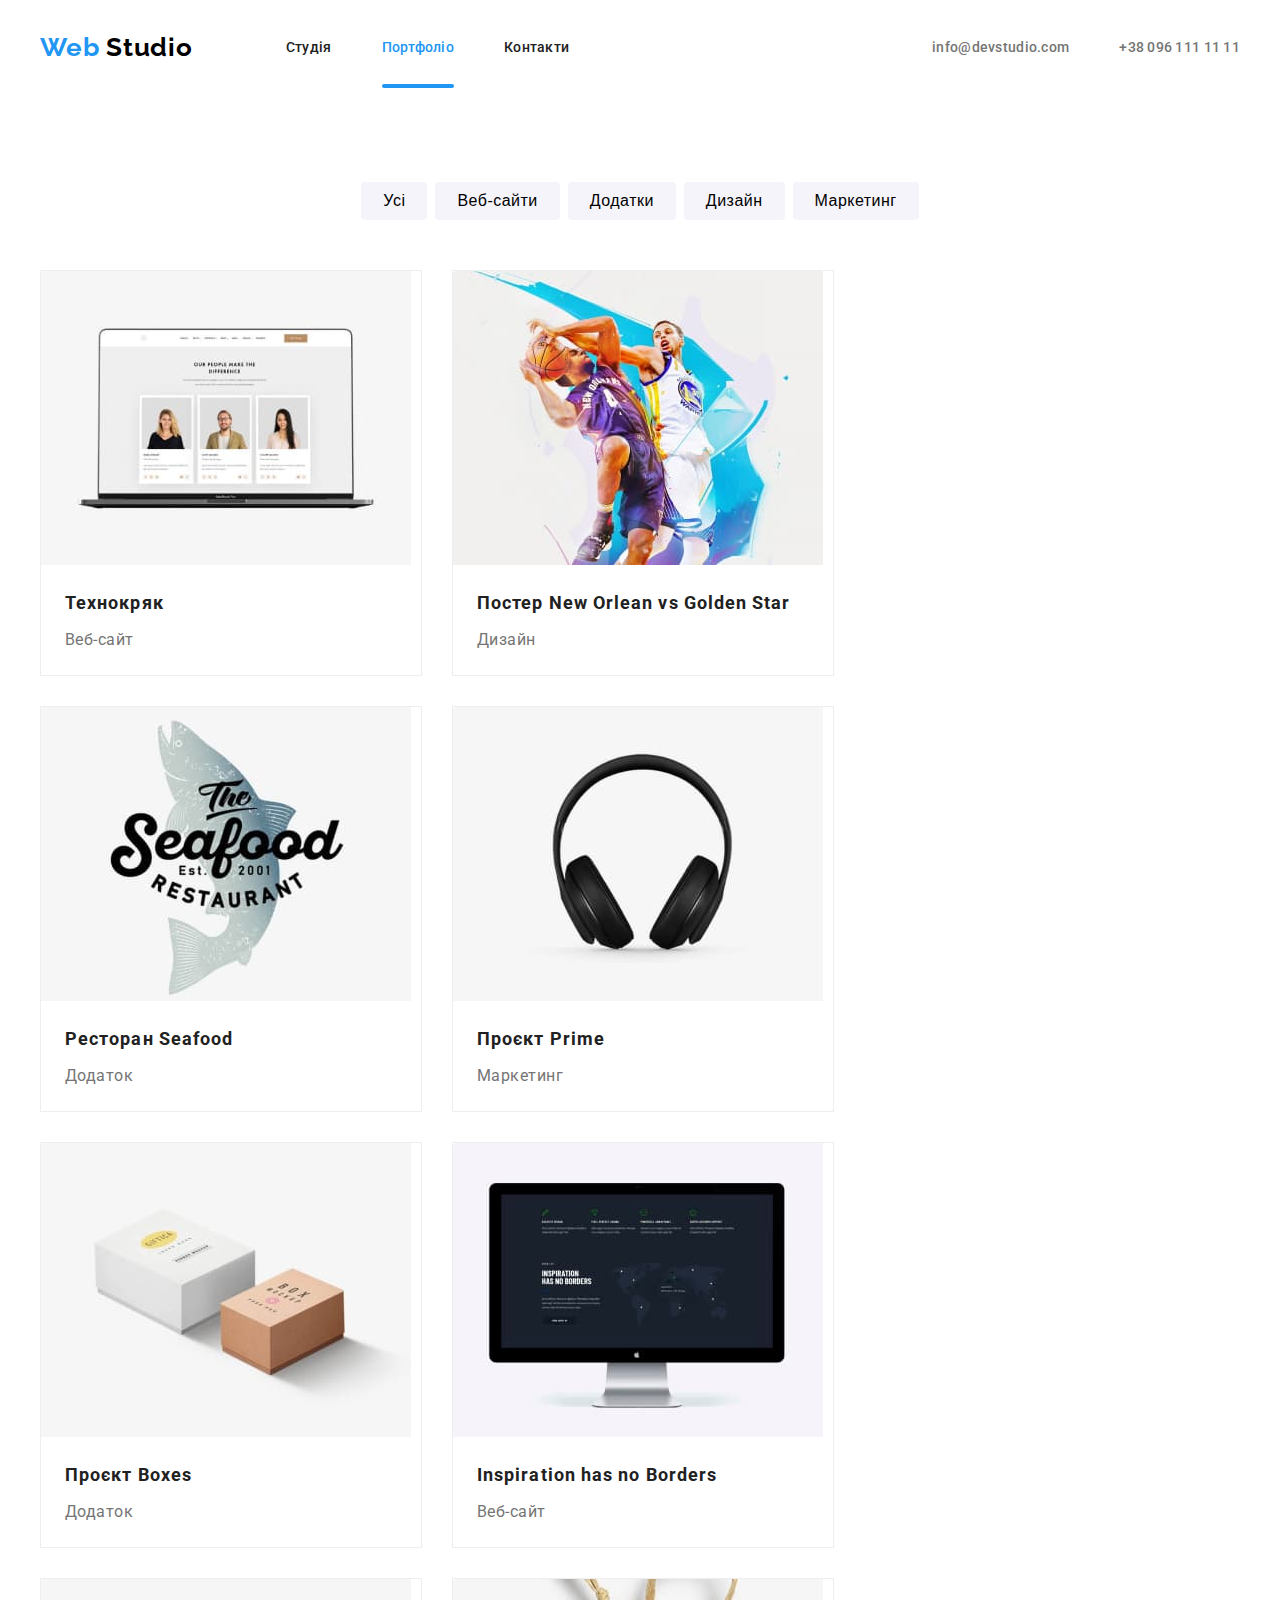
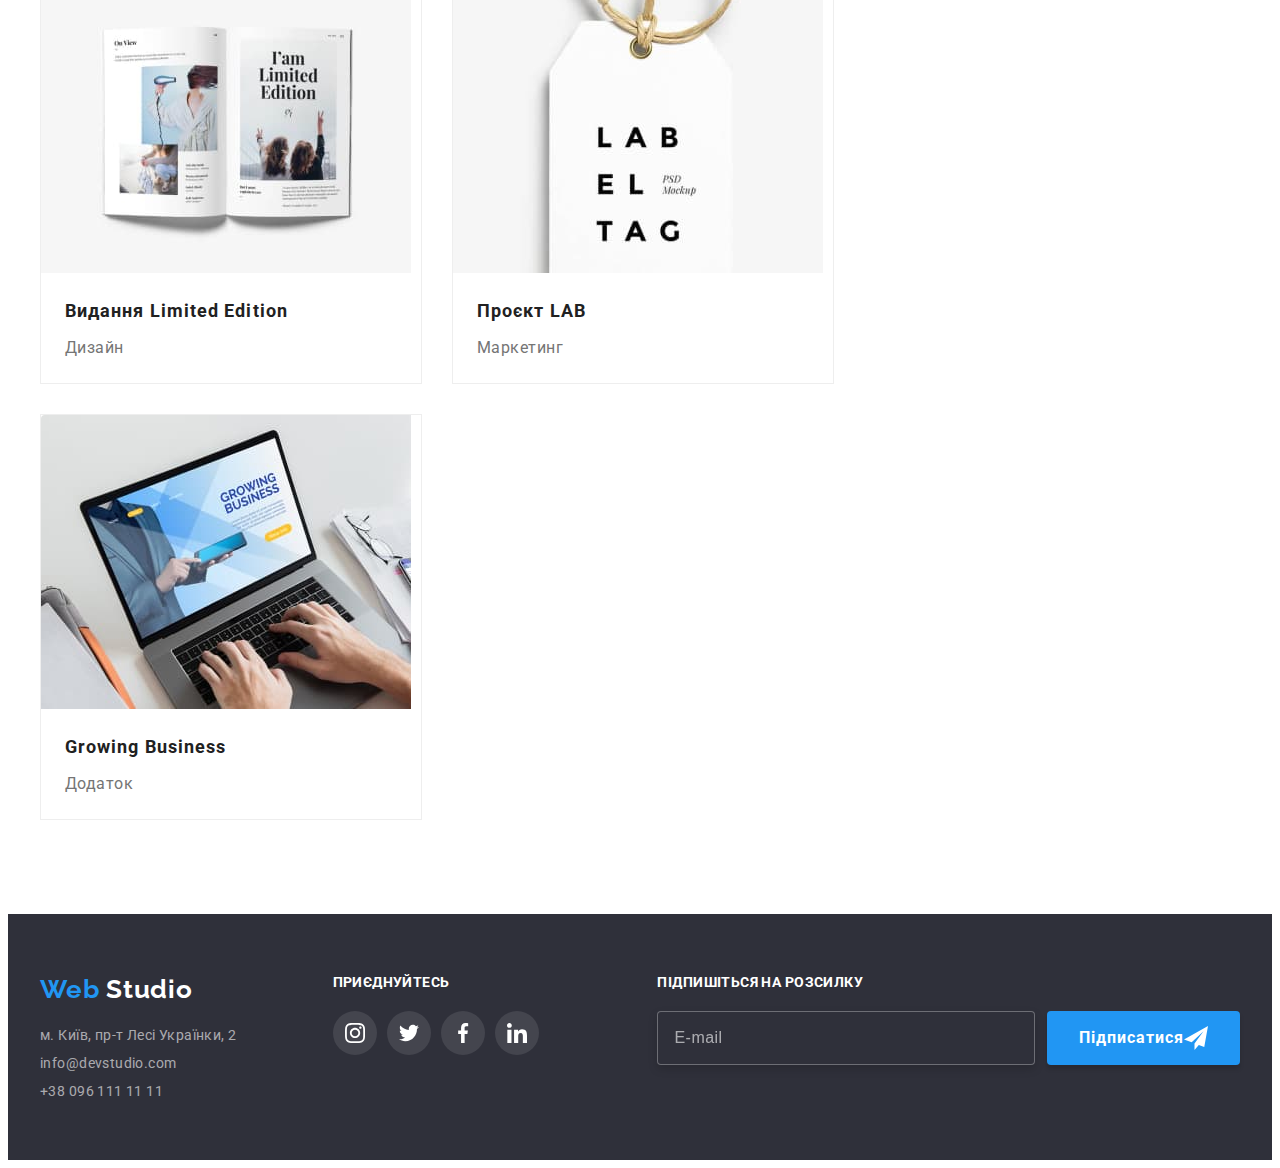
==== portfolio.html @ df50a133 "new ropository" ====
<!DOCTYPE html>
<html lang="uk">
  <head>
    <meta charset="UTF-8" />
    <meta http-equiv="X-UA-Compatible" content="IE=edge" />
    <meta name="viewport" content="width=device-width, initial-scale=1.0" />
    <title>WebStuio</title>
    <link rel="preconnect" href="https://fonts.googleapis.com" />
    <link rel="preconnect" href="https://fonts.gstatic.com" crossorigin />
    <link
      href="https://fonts.googleapis.com/css2?family=Raleway:wght@700&family=Roboto:wght@400;500;700;900&display=swap"
      rel="stylesheet"
    />
    <link
      rel="stylesheet"
      href="https://cdnjs.cloudflare.com/ajax/libs/modern-normalize/1.1.0/modern-normalize.min.css"
      integrity="sha512-wpPYUAdjBVSE4KJnH1VR1HeZfpl1ub8YT/NKx4PuQ5NmX2tKuGu6U/JRp5y+Y8XG2tV+wKQpNHVUX03MfMFn9Q=="
      crossorigin="anonymous"
      referrerpolicy="no-referrer"
    />
    <link rel="stylesheet" href="./css/styles.css" />
  </head>
  <body>
    <!--Шапка сайта-->
    <header>
      <div class="container header-nav">
        <a href="./index.html" class="header-logo link">
          <span class="header-logo-web">Web</span>
          <span class="header-logo-studio">Studio</span>
        </a>
        <nav>
          <ul class="site-nav">
            <li class="item">
              <a class="site-nav-link link" href="./index.html">Студія</a>
            </li>
            <li class="item">
              <a class="site-nav-link link current" href="./portfolio.html">Портфоліо</a>
            </li>
            <li class="item"><a class="site-nav-link link" href="#">Контакти</a></li>
          </ul>
        </nav>
        <ul class="contacts">
          <li class="item">
            <a href="mailto:info@devstudio.com" class="header-contacts link">info@devstudio.com</a>
          </li>
          <li class="item">
            <a href="tel:+380961111111" class="header-contacts link">+38 096 111 11 11</a>
          </li>
        </ul>
      </div>
    </header>
    <!-- <main> -->
    <main>
      <section class="section portfolio">
        <div class="container container-portfolio">
          <!-- Портфоліо h1 -->
          <h1 class="portfolio title-hide">Портфоліо</h1>
          <ul class="filtr-nav">
            <li class="item portfolio-item">
              <button type="button" class="filter-button">Усі</button>
            </li>
            <li class="item portfolio-item">
              <button type="button" class="filter-button">Веб-сайти</button>
            </li>
            <li class="item portfolio-item">
              <button type="button" class="filter-button">Додатки</button>
            </li>
            <li class="item portfolio-item">
              <button type="button" class="filter-button">Дизайн</button>
            </li>
            <li class="item portfolio-item">
              <button type="button" class="filter-button">Маркетинг</button>
            </li>
          </ul>
        </div>

        <div class="container container-card">
          <ul class="card-set">
            <li class="item">
              <article class="card">
                <div class="card-thumb">
                  <img src="./images/project1.jpg" alt="веб сайт" width="370" height="294" />
                  <p class="card-info">
                    Ресурс пропонує комплексні пропозиції з різним рівнем функціоналу та сервісів.
                    Все це дозволить відвідувачу отримати вичерпні відомості про компанію чи
                    приватну особу.
                  </p>
                </div>

                <div class="card-content">
                  <h2 class="card-heading">Технокряк</h2>
                  <p class="card-text">Веб-сайт</p>
                </div>
              </article>
            </li>

            <li class="item">
              <article class="card">
                <div class="card-thumb">
                  <img src="./images/project2.jpg" alt="Гра в баскитбол" width="370" height="294" />
                  <p class="card-info">
                    Ресурс пропонує комплексні пропозиції з різним рівнем функціоналу та сервісів.
                    Все це дозволить відвідувачу отримати вичерпні відомості про компанію чи
                    приватну особу.
                  </p>
                </div>

                <div class="card-content">
                  <h2 class="card-heading">Постер New Orlean vs Golden Star</h2>
                  <p class="card-text">Дизайн</p>
                </div>
              </article>
            </li>

            <li class="item">
              <article class="card">
                <div class="card-thumb">
                  <img
                    src="./images/project3.jpg"
                    alt="Логотип ресторану"
                    width="370"
                    height="294"
                  />
                  <p class="card-info">
                    Ресурс пропонує комплексні пропозиції з різним рівнем функціоналу та сервісів.
                    Все це дозволить відвідувачу отримати вичерпні відомості про компанію чи
                    приватну особу.
                  </p>
                </div>

                <div class="card-content">
                  <h2 class="card-heading">Ресторан Seafood</h2>
                  <p class="card-text">Додаток</p>
                </div>
              </article>
            </li>

            <li class="item">
              <article class="card">
                <div class="card-thumb">
                  <img
                    src="./images/project4.jpg"
                    alt="Навушники акустичні"
                    width="370"
                    height="294"
                  />
                  <p class="card-info">
                    Ресурс пропонує комплексні пропозиції з різним рівнем функціоналу та сервісів.
                    Все це дозволить відвідувачу отримати вичерпні відомості про компанію чи
                    приватну особу.
                  </p>
                </div>

                <div class="card-content">
                  <h2 class="card-heading">Проєкт Prime</h2>
                  <p class="card-text">Маркетинг</p>
                </div>
              </article>
            </li>

            <li class="item">
              <article class="card">
                <div class="card-thumb">
                  <img src="./images/project5.jpg" alt="Коробки" width="370" height="294" />
                  <p class="card-info">
                    Ресурс пропонує комплексні пропозиції з різним рівнем функціоналу та сервісів.
                    Все це дозволить відвідувачу отримати вичерпні відомості про компанію чи
                    приватну особу.
                  </p>
                </div>

                <div class="card-content">
                  <h2 class="card-heading">Проєкт Boxes</h2>
                  <p class="card-text">Додаток</p>
                </div>
              </article>
            </li>

            <li class="item">
              <article class="card">
                <div class="card-thumb">
                  <img src="./images/project6.jpg" alt="Веб сайт" width="370" height="294" />
                  <p class="card-info">
                    Ресурс пропонує комплексні пропозиції з різним рівнем функціоналу та сервісів.
                    Все це дозволить відвідувачу отримати вичерпні відомості про компанію чи
                    приватну особу.
                  </p>
                </div>

                <div class="card-content">
                  <h2 class="card-heading">Inspiration has no Borders</h2>
                  <p class="card-text">Веб-сайт</p>
                </div>
              </article>
            </li>

            <li class="item">
              <article class="card">
                <div class="card-thumb">
                  <img
                    src="./images/project7.jpg"
                    alt="Глянцевий журнал"
                    width="370"
                    height="294"
                  />
                  <p class="card-info">
                    Ресурс пропонує комплексні пропозиції з різним рівнем функціоналу та сервісів.
                    Все це дозволить відвідувачу отримати вичерпні відомості про компанію чи
                    приватну особу.
                  </p>
                </div>

                <div class="card-content">
                  <h2 class="card-heading">Видання Limited Edition</h2>
                  <p class="card-text">Дизайн</p>
                </div>
              </article>
            </li>

            <li class="item">
              <article class="card">
                <div class="card-thumb">
                  <img src="./images/project8.jpg" alt="Логотип проекту" width="370" height="294" />
                  <p class="card-info">
                    Ресурс пропонує комплексні пропозиції з різним рівнем функціоналу та сервісів.
                    Все це дозволить відвідувачу отримати вичерпні відомості про компанію чи
                    приватну особу.
                  </p>
                </div>

                <div class="card-content">
                  <h2 class="card-heading">Проєкт LAB</h2>
                  <p class="card-text">Маркетинг</p>
                </div>
              </article>
            </li>

            <li class="item">
              <article class="card">
                <div class="card-thumb">
                  <img
                    src="./images/project9.jpg"
                    alt="додаток відкитий на ноутбуці"
                    width="370"
                    height="294"
                  />
                  <p class="card-info">
                    Ресурс пропонує комплексні пропозиції з різним рівнем функціоналу та сервісів.
                    Все це дозволить відвідувачу отримати вичерпні відомості про компанію чи
                    приватну особу.
                  </p>
                </div>

                <div class="card-content">
                  <h2 class="card-heading">Growing Business</h2>
                  <p class="card-text">Додаток</p>
                </div>
              </article>
            </li>
          </ul>
        </div>
      </section>
    </main>
    <footer class="footer">
      <div class="container footer-block">
        <!--Підвал-->
        <!-- <address> -->
        <div class="footer-address-logo">
          <a href="/" class="footer-logo logo link">
            <span class="footer-logo-web">Web</span>
            <span class="footer-logo-studio">Studio</span>
          </a>
          <address>
            <ul class="footer-address-list">
              <li class="item">
                <a
                  class="footer-address link"
                  href="https://goo.gl/maps/bFHLWU3rUNsA4T5d9"
                  target="_blank"
                  rel="noopener noreferrer nofollow"
                  >м. Київ, пр-т Лесі Українки, 2</a
                >
              </li>
              <li class="item">
                <a class="footer-address link" href="mailto:info@devstudio.com"
                  >info@devstudio.com</a
                >
              </li>
              <li class="item">
                <a class="footer-address link" href="tel:+380961111111">+38 096 111 11 11</a>
              </li>
            </ul>
          </address>
        </div>
        <div class="footer-social">
          <h3 class="footer-title">приєднуйтесь</h3>
          <ul class="footer-social-list list">
            <li class="footer-social-item">
              <a href="#" class="footer-social-link link">
                <svg class="icon" width="20" height="20">
                  <use href="./images/symbol-defs.svg#icon-instagram"></use>
                </svg>
              </a>
            </li>
            <li class="footer-social-item">
              <a href="#" class="footer-social-link link">
                <svg class="icon" width="20" height="20">
                  <use href="./images/symbol-defs.svg#icon-twitter"></use>
                </svg>
              </a>
            </li>
            <li class="footer-social-item">
              <a href="#" class="footer-social-link link">
                <svg class="icon" width="20" height="20">
                  <use href="./images/symbol-defs.svg#icon-facebook"></use>
                </svg>
              </a>
            </li>
            <li class="footer-social-item">
              <a href="#" class="footer-social-link link">
                <svg class="icon" width="20" height="20">
                  <use href="./images/symbol-defs.svg#icon-linkedin"></use>
                </svg>
              </a>
            </li>
          </ul>
        </div>
        <div class="footer-form">
          <h3 class="footer-title">Підпишіться на розсилку</h3>
          <form>
            <div class="form-mail">
              <label for="email" class="form-label"></label>
              <input
                type="email"
                class="footer-input"
                name="mail"
                placeholder="E-mail"
                id="email"
              />
              <button type="submit" class="button">
                Підписатися
                <svg class="icon-send" width="24" height="24">
                  <use href="./images/symbol-defs.svg#icon-send"></use>
                </svg>
              </button>
            </div>
          </form>
        </div>
      </div>
    </footer>
  </body>
</html>
---- css/styles.css ----
/* основний колір тексту  #212121 */
/* вторинний колір тексту #757575 */
/* колір білого тексту #FFFFFF */
/* наголос #2196F3 */
/* вторинний колір фону #F5F4FA */

:root {
  --primary-text-color: #212121;
  --title-text-color: #757575;
  --accent-color: #2196f3;
  --black: #000000;
  --background-white: #f5f4fa;
  --text-color-white: #ffffff;
  --background-white-two: #ffffff;
  --background-hero: #c4c4c4;
  --footer-color-text: rgba(255, 255, 255, 0.6);
  --border-color-card: #eeeeee;
  --card-set-gap: 30px;
  --color-icon: #afb1b8;
  --card-shadow: 0px 1px 3px rgba(0, 0, 0, 0.12), 0px 1px 1px rgba(0, 0, 0, 0.14),
    0px 2px 1px rgba(0, 0, 0, 0.2);
  --background-color-footer: #2f303a;
}

body {
  color: var(--primary-text-color);
  font-family: Roboto, sans-serif;
}
.container {
  max-width: 1200px;
  margin: 0 auto;
  padding: 0 15px;
  width: 100%;
}

.link {
  text-decoration: none;
}
h1,
h2,
h3,
h4,
h5,
h6,
p {
  padding: 0;
  margin: 0;
}
ul {
  padding: 0;
  margin: 0;
  list-style: none;
}
img {
  display: block;
  max-width: 100%;
  height: auto;
}
/* Section */
.section {
  padding: 94px 0;
}
/* header-nav */
.header-nav {
  display: flex;
  align-items: center;
}

/* logo */
.header-logo {
  display: inline-block;
  margin: 24px 0 25px;
}
.header-logo,
.logo {
  font-family: Raleway, sans-serif;
  font-weight: 700;
  font-size: 26px;
  line-height: 1.19;
  letter-spacing: 0.03em;
}
.header-logo-web,
.footer-logo-web {
  color: var(--accent-color);
}
.header-logo-studio {
  color: var(--black);
}
/* .header-logo:hover,
.header-logo:focus {
  color: var(--accent-color);
} */

/* site nav */
.site-nav-link {
  display: block;
  padding: 32px 0;

  font-weight: 500;
  font-size: 14px;
  line-height: 1.14;
  letter-spacing: 0.02em;
  position: relative;

  color: var(--primary-text-color);
  transition: color 250ms cubic-bezier(0.4, 0, 0.2, 1);
}

.site-nav {
  margin-left: 93px;
  display: flex;
}
.site-nav .item:not(:last-child) {
  margin-right: 50px;
}
.site-nav .item:last-child {
  margin-left: 0;
}
.site-nav .link:hover,
.site-nav .link:focus {
  color: var(--accent-color);
}
.current::after {
  display: block;
  position: absolute;
  bottom: 0;
  right: 0;
  content: '';
  width: 100%;
  height: 4px;
  background-color: var(--accent-color);
  border-radius: 2px;
}
.site-nav-link.link:current {
  color: var(--accent-color);
}

.site-nav .link.current {
  color: var(--accent-color);
}
/* contacts */
.contacts {
  margin-left: auto;
  display: flex;
}
.contacts .icon-contacts,
.contacts .icon-smartphone {
  margin-right: 10px;
  fill: currentColor;
}

.contacts .item + .item {
  margin-left: 50px;
}

.header-contacts {
  display: flex;
  align-items: center;
  /* display: block; */
  padding: 32px 0;

  color: var(--title-text-color);
  font-weight: 500;
  font-size: 14px;
  line-height: 1.14;
  letter-spacing: 0.02em;
  transition: color 250ms cubic-bezier(0.4, 0, 0.2, 1);
}

.header-contacts:hover,
.header-contacts:focus {
  color: var(--accent-color);
}

/* Hero */
.hero {
  padding: 200px 0;
  text-align: center;
  max-width: 1600px;
  margin: 0 auto;
  background-image: linear-gradient(to right, rgba(47, 48, 58, 0.4), rgba(47, 48, 58, 0.4)),
    url(../images/hero-bg.jpg);
  background-color: var(--background-hero);
}

.hero-title {
  max-width: 696px;
  margin: 0 auto 30px;

  color: var(--text-color-white);

  font-weight: 900;
  font-size: 44px;
  line-height: 1.36;

  letter-spacing: 0.06em;
  text-transform: uppercase;
}

.button {
  padding: 10px 32px;
  font-family: inherit;
  font-weight: 700;
  font-size: 16px;
  line-height: 1.88;

  align-items: center;
  text-align: center;
  letter-spacing: 0.06em;
  cursor: pointer;

  background: var(--accent-color);
  box-shadow: 0px 4px 4px rgba(0, 0, 0, 0.15);
  color: var(--text-color-white);
  border: none;

  border-radius: 4px;
}
/* Модальне вікно */
.backdrop {
  position: fixed;
  top: 0;
  left: 0;

  width: 100%;
  height: 100%;
  z-index: 100;

  background: rgba(0, 0, 0, 0.2);
  transition: opacity 250ms cubic-bezier(0.4, 0, 0.2, 1),
    visibility 250ms cubic-bezier(0.4, 0, 0.2, 1);
}
.modal {
  display: block;
  position: absolute;
  padding: 40px;
  top: 50%;
  left: 50%;
  transform: translate(-50%, -50%);
  opacity: 1;
  max-width: 528px;
  width: 100%;

  background-color: #ffffff;
  transition: transform 250ms cubic-bezier(0.4, 0, 0.2, 1);
}
.modal-close-icon {
  position: absolute;
  width: 30px;
  height: 30px;
  top: 8px;
  right: 8px;
  padding: 6px;
  border-radius: 50%;
  display: flex;
  align-items: center;
  justify-content: center;
  cursor: pointer;
  background: #ffffff;
  border: 1px solid rgba(0, 0, 0, 0.1);
  transition: fill 250ms cubic-bezier(0.4, 0, 0.2, 1), border 250ms cubic-bezier(0.4, 0, 0.2, 1);
}
.modal-close-icon:hover,
.modal-close-icon:focus {
  fill: var(--accent-color);
  border: 1px solid var(--accent-color);
}
.is-hidden {
  visibility: hidden;
  opacity: 0;
  pointer-events: none;
}
.backdrop.is-hidden .modal {
  transform: translate(-50%, -50%) scale(1.3);
}
.modal-title {
  margin-bottom: 12px;
  font-size: 20px;
  line-height: 23px;
  text-align: center;
  letter-spacing: 0.03em;
}
.modal .form {
}

.input-wrapper {
  position: relative;
  margin-bottom: 10px;
}

.input-line {
  display: flex;
  flex-direction: column;
  margin-bottom: 10px;
  cursor: pointer;
}

.input-line:last-child {
  margin-bottom: 20px;
}

.form-label {
  font-size: 12px;
  line-height: 1.17;
  /* identical to box height */

  letter-spacing: 0.01em;

  color: #757575;
  margin-bottom: 4px;
}
.input-icon {
  position: absolute;
  top: 50%;
  left: 12px;
  transform: translateY(-50%);
  fill: var(--primary-text-color);
  transition: fill 250ms cubic-bezier(0.4, 0, 0.2, 1);
}
.form-input {
  width: 100%;
  height: 40px;
  padding-left: 42px;

  border: 1px solid rgba(33, 33, 33, 0.2);
  border-radius: 4px;
  outline: none;
}
.input-wrapper input {
  margin-bottom: 0;
}
.form-input:focus + .input-icon {
  fill: var(--accent-color);
}

.textarea-modal {
  height: 120px;
  resize: none;
  padding: 12px 16px;
  font-size: 16px;
  line-height: 1.19;
  letter-spacing: 0.03em;

  color: var(--title-text-color);
  border: 1px solid rgba(33, 33, 33, 0.2);
  border-radius: 4px;
  outline: none;
  margin-bottom: 20px;
  transition: border 250ms cubic-bezier(0.4, 0, 0.2, 1);
}
.form-input:focus,
.textarea-modal:focus {
  border-color: var(--accent-color);
}

.checkbox-agree {
  display: flex;
  align-items: center;
}
.checkbox-agree .icon-wrapper {
  width: 16px;
  height: 15px;
  border: 2px solid #000000;
  border-radius: 2px;
  margin-right: 8px;
  display: flex;
  align-items: center;
  justify-content: center;
}

.checkbox-agree .agree-icon {
  fill: transparent;
}

.check-line input:checked + .checkbox-agree .icon-wrapper {
  background-color: var(--accent-color);
  border: none;
}

.check-line input:checked + .checkbox-agree .agree-icon {
  fill: #ffffff;
}
.form .button {
  display: block;
  margin: 0 auto;
}
.contract {
  font-size: 14px;
  line-height: 24px;

  letter-spacing: 0.03em;
  text-decoration-line: underline;
}

/* Feateures */
.feateure {
  padding-bottom: 0;
}
.title-hide {
  pointer-events: none;
  position: absolute;
  width: 1px;
  height: 1px;
  margin: -1px;
  border: 0;
  padding: 0;
  white-space: nowrap;
  clip-path: inset(100%);
  clip: rect(0 0 0 0);
  overflow: hidden;
}
.feateure-list {
  display: flex;
}
.feateure-icon {
  padding: 25px 100px;
  background: var(--background-white);
  border-radius: 4px;
  margin: 0 30px 30px 0;
}
.feateure-icon:last-child {
  margin-right: 0;
}
.section-title {
  text-align: center;
  margin-bottom: 50px;
  font-size: 36px;
  line-height: 1.17;
  letter-spacing: 0.03em;
}

.feateure-title {
  margin-bottom: 10px;
  font-size: 14px;
  line-height: 1.14;
  letter-spacing: 0.03em;
  text-transform: uppercase;
}
.feateure-list-item .text {
  font-size: 14px;
  line-height: 1.71;
  letter-spacing: 0.03em;

  color: var(--title-text-color);
}
/* Work */
.work {
  padding-bottom: 94px;
}
.work-list {
  display: flex;
}
.work-list .item {
  position: relative;
}
.work-list .item:not(:last-child) {
  margin-right: 30px;
}
.link-info {
  position: absolute;
  bottom: 0;
  left: 0;
  padding: 27px;
  font-size: 14px;
  line-height: 1.14;
  text-transform: uppercase;
  text-align: center;
  color: var(--text-color-white);
  width: 370px;
  height: 70px;

  background: rgba(47, 48, 58, 0.8);
}

/* Team */

.team {
  box-sizing: content-box;
  background: var(--background-white);
}
.team-list {
  display: flex;
}
.team-list-item {
  max-width: 270px;
  text-align: center;

  background: var(--background-white-two);
  box-shadow: var(--card-shadow);
  border-radius: 0px 0px 4px 4px;
}
.team-list-item:not(:last-child) {
  margin-right: 30px;
}
.team-list .text {
  font-size: 14px;
  line-height: 1.71;
  letter-spacing: 0.03em;
  color: var(--title-text-color);
}
.team-list .social-icon {
  display: flex;
  justify-content: center;
}

.team-list .social-item {
  width: 44px;
  height: 44px;
  margin-bottom: 30px;
  background-color: var(--background-white-two);
  margin-right: 10px;
}

.team-list .social-item:last-child {
  margin-right: 0;
}

.team-list .social-link {
  width: 100%;
  height: 100%;
  display: flex;
  align-items: center;
  justify-content: center;
  border-radius: 50%;
  cursor: pointer;
  fill: var(--color-icon);
  transition: background-color 250ms cubic-bezier(0.4, 0, 0.2, 1),
    fill 250ms cubic-bezier(0.4, 0, 0.2, 1);
}

.team-list .social-link:hover,
.team-list .social-link:focus {
  background-color: var(--accent-color);
  fill: var(--text-color-white);
}

.team-list .team-title {
  margin-top: 30px;
  font-weight: 500;
  font-size: 16px;
  line-height: 1.19;
  letter-spacing: 0.03em;
}

.team-text {
  margin: 10px 0 16px;
  font-size: 16px;
  line-height: 1.19;
  letter-spacing: 0.03em;

  color: var(--title-text-color);
}
/* Постійні клієнти */
.client-list {
  display: flex;
  align-items: center;
  justify-content: center;
}
.client-link {
  display: block;
  padding: 16px 32px;
  border: 1px solid var(--color-icon);
  fill: var(--color-icon);
  transition: fill 250ms cubic-bezier(0.4, 0, 0.2, 1), border 250ms cubic-bezier(0.4, 0, 0.2, 1);
}

.client-item {
  margin-right: 30px;
  background-color: var(--background-white);
  cursor: pointer;
}

.client-list .client-item:last-child {
  margin-right: 0;
}
.client-item .client-link:hover,
.client-item .client-link:focus {
  fill: var(--accent-color);
  border: 1px solid var(--accent-color);
}

/* Портфоліо */

/* Фільтр */
.filtr-nav {
  display: flex;
  justify-content: center;
  margin-bottom: 50px;
  gap: 8px;
}

.filter-button {
  background: var(--background-white);
  border-radius: 4px;
  border: none;
  font-size: 16px;
  line-height: 1.63;
  text-align: center;
  letter-spacing: 0.03em;
  cursor: pointer;
  padding: 6px 22px;
  transition: background-color 250ms cubic-bezier(0.4, 0, 0.2, 1),
    color 250ms cubic-bezier(0.4, 0, 0.2, 1);
}

.filter-button:hover,
.filter-button:focus {
  background-color: var(--accent-color);
  color: var(--text-color-white);
}

.portfolio-element {
  width: 370px;
  border: var(--title-text-color);
  box-sizing: border-box;
  border: 1px solid #eeeeee;
}

/* CARD SET */
.card-set {
  display: flex;
  flex-wrap: wrap;
  margin-left: calc(-1 * var(--card-set-gap));
  margin-top: calc(-1 * var(--card-set-gap));
}

.card-set > .item {
  background: var(--background-white-two);
  border: 1px solid var(--border-color-card);
  flex-basis: calc(100% / 3 - var(--card-set-gap));
  margin-left: var(--card-set-gap);
  margin-top: var(--card-set-gap);
}

/* CARD */
.card {
  border-radius: 4px;
  overflow: hidden;
  height: 100%;
}
.card:hover {
  box-shadow: var(--card-shadow);
}

.card-content {
  padding: 20px 24px;
}

.card-heading {
  font-size: 18px;
  line-height: 2;
  letter-spacing: 0.06em;

  color: var(--primary-text-color);
}

.card-text {
  margin-top: 4px;
  font-size: 16px;
  line-height: 1.88;
  letter-spacing: 0.03em;
  color: var(--title-text-color);
}
.card-thumb {
  position: relative;
  overflow: hidden;
}

.card-info {
  position: absolute;
  bottom: 0;
  left: 0;
  overflow: auto;
  padding: 63px 24px;
  font-size: 18px;
  line-height: 1.56;
  letter-spacing: 0.03em;
  color: var(--text-color-white);
  width: 100%;
  height: 100%;

  background: rgba(33, 150, 243, 0.9);
  transform: translateY(100%);
  transition: transform 250ms cubic-bezier(0.4, 0, 0.2, 1);
}

.item:hover .card-info {
  transform: translateY(0);
}
/* Footer */
.footer {
  padding: 60px 0;
  background-color: var(--background-color-footer);
}
.footer-block {
  display: flex;
  justify-content: space-between;
}
/* Footer logo */
.footer-logo {
  display: inline-block;
  margin-bottom: 20px;
}
.footer-logo-studio {
  color: var(--text-color-white);
}

.footer-address {
  font-style: normal;
  font-size: 14px;
  line-height: 1.17;
  letter-spacing: 0.03em;
  color: var(--footer-color-text);
  transition: color 250ms cubic-bezier(0.4, 0, 0.2, 1);
}
.footer-address-list .item:not(:last-child) {
  margin-bottom: 9px;
}
.footer-address:hover,
.footer-address:focus {
  color: var(--text-color-white);
}
.footer-social {
  margin-left: 70px;
}
.footer-title {
  font-size: 14px;
  line-height: 16px;
  letter-spacing: 0.03em;
  text-transform: uppercase;

  font-style: normal;
  font-size: 14px;
  line-height: 1.17;
  color: var(--text-color-white);
  margin-bottom: 20px;
}
.footer-social-list {
  display: flex;

  justify-content: center;
  fill: #2f303a;
}
.footer-social-link .icon {
  fill: var(--text-color-white);
}
.footer-social-item {
  width: 44px;
  height: 44px;
  margin-bottom: 30px;

  margin-right: 10px;
}
.footer-social-item:last-child {
  margin-right: 0;
}
.footer-social-link {
  width: 100%;
  height: 100%;
  display: flex;
  align-items: center;
  justify-content: center;
  border-radius: 50%;
  cursor: pointer;
  background: rgba(255, 255, 255, 0.1);
  transition: background-color 250ms cubic-bezier(0.4, 0, 0.2, 1);
}
.footer-social-link:hover,
.footer-social-link:focus {
  background-color: var(--accent-color);
}

.footer-form {
  margin-left: 93px;
}
.form-mail {
  display: flex;
}
.form-mail .button {
  display: flex;
  fill: var(--text-color-white);
  margin-left: 12px;
}
.footer-input {
  padding-left: 16px;
  width: 358px;
  height: 50px;
  font-size: 16px;
  line-height: 1.25;

  letter-spacing: 0.03em;

  color: var(--background-white-two);

  outline: none;
  border: 1px solid rgba(255, 255, 255, 0.3);
  filter: drop-shadow(0px 4px 4px rgba(0, 0, 0, 0.15));
  border-radius: 4px;
  background-color: var(--background-color-footer);
}
.footer-input::placeholder {
  color: var(--footer-color-text);
}
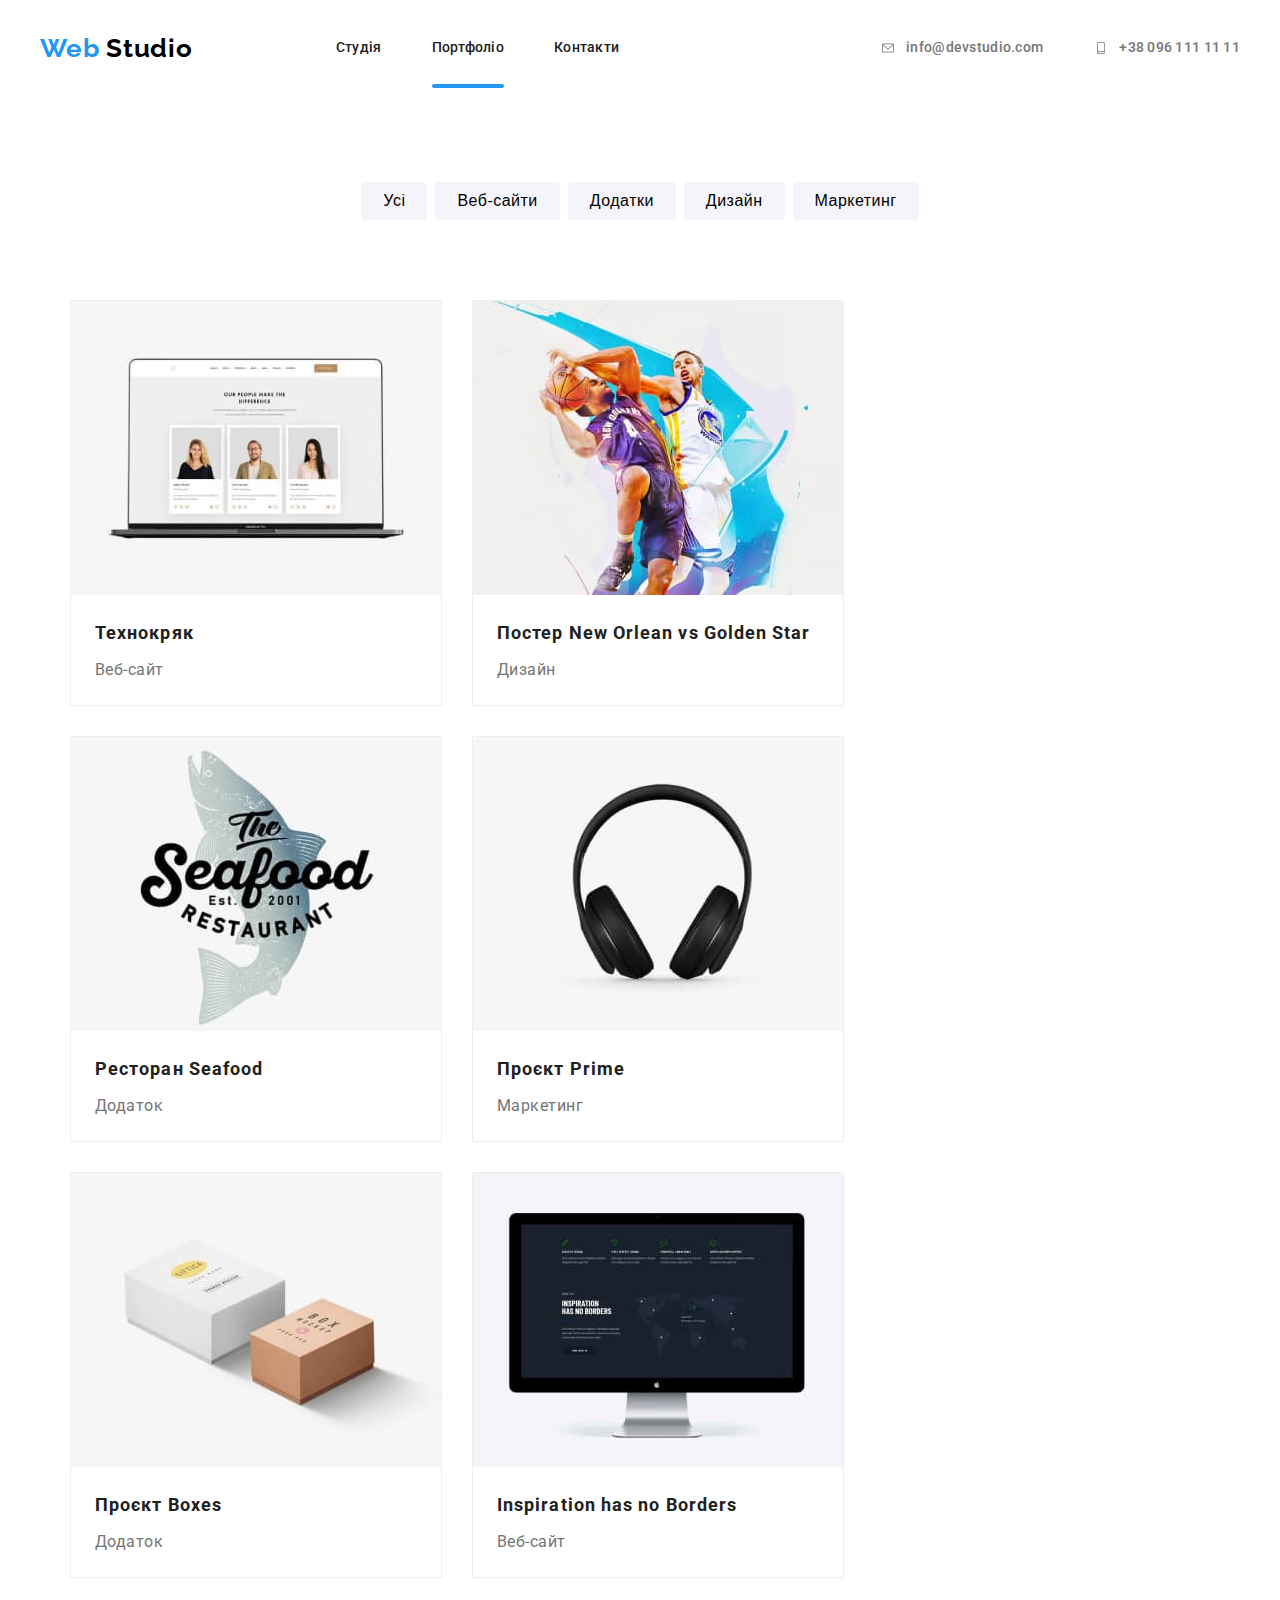
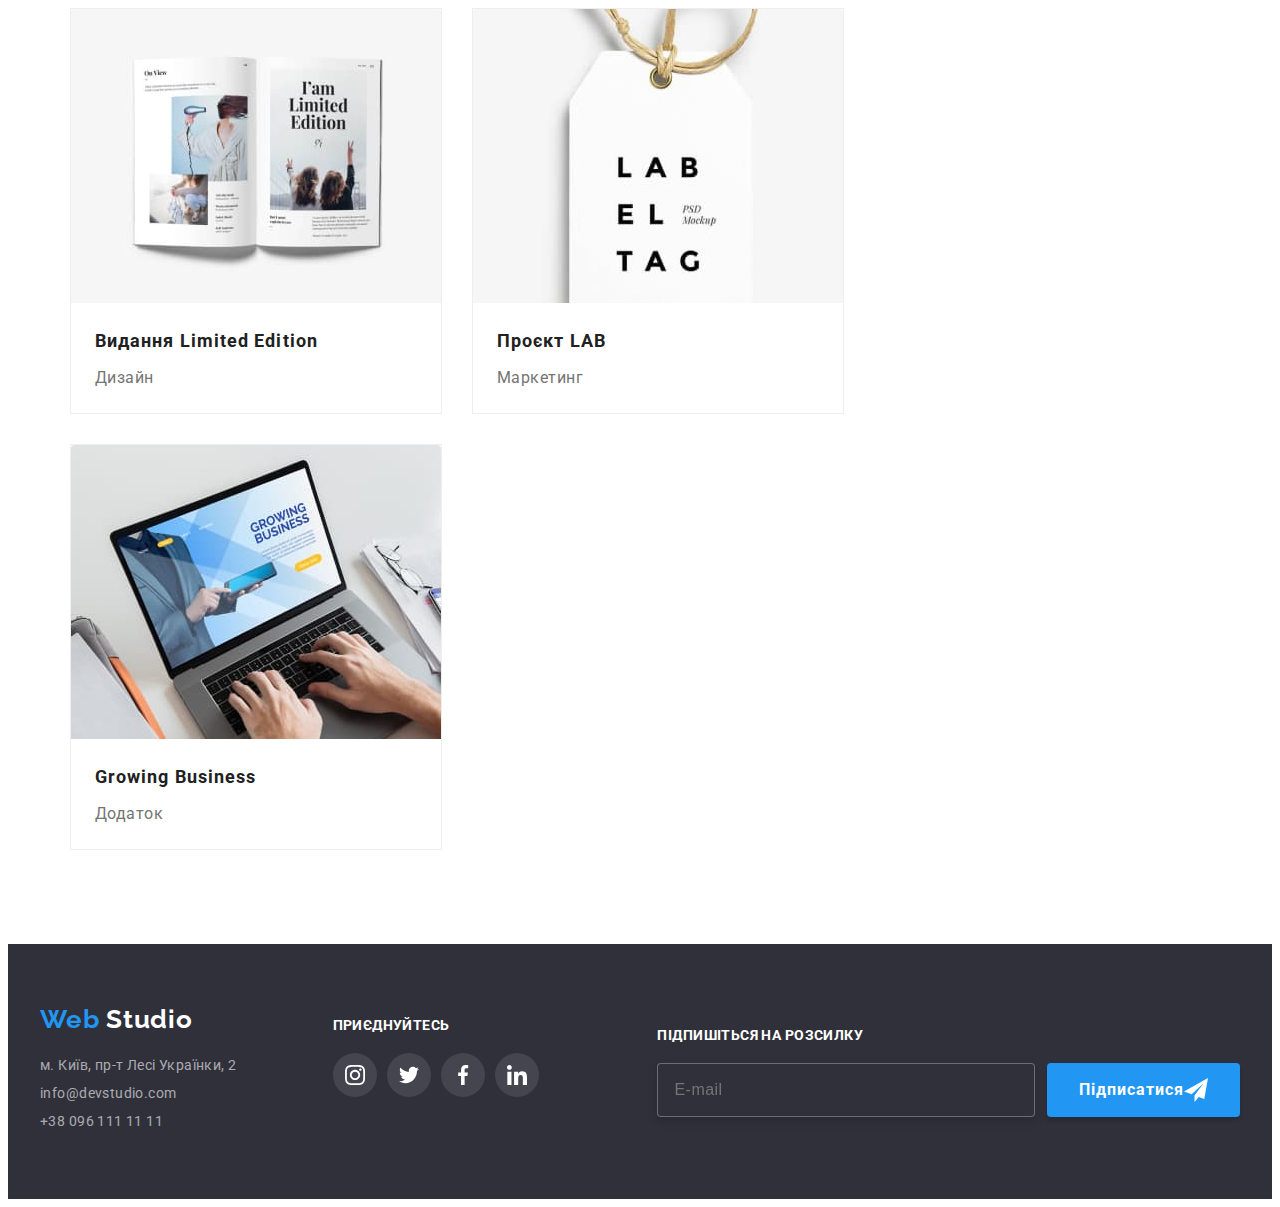
==== commit a3d456f8: "BEM Finish" ====
--- a/portfolio.html
+++ b/portfolio.html
@@ -24,27 +24,37 @@
     <!--Шапка сайта-->
     <header>
       <div class="container header-nav">
-        <a href="./index.html" class="header-logo link">
-          <span class="header-logo-web">Web</span>
-          <span class="header-logo-studio">Studio</span>
+        <a href="./index.html" class="logo link">
+          <span class="logo__web">Web</span>
+          <span class="logo__studio">Studio</span>
         </a>
         <nav>
           <ul class="site-nav">
-            <li class="item">
-              <a class="site-nav-link link" href="./index.html">Студія</a>
-            </li>
-            <li class="item">
-              <a class="site-nav-link link current" href="./portfolio.html">Портфоліо</a>
-            </li>
-            <li class="item"><a class="site-nav-link link" href="#">Контакти</a></li>
+            <li class="site-nav__item">
+              <a class="site-nav__link link" href="./index.html">Студія</a>
+            </li>
+            <li class="site-nav__item">
+              <a class="site-nav__link link current" href="./portfolio.html">Портфоліо</a>
+            </li>
+            <li class="site-nav__item"><a class="site-nav__link link" href="#">Контакти</a></li>
           </ul>
         </nav>
-        <ul class="contacts">
-          <li class="item">
-            <a href="mailto:info@devstudio.com" class="header-contacts link">info@devstudio.com</a>
+        <ul class="header-contacts">
+          <li class="header-contacts__item">
+            <a href="mailto:info@devstudio.com" class="header-contacts__link link">
+              <svg class="header-contacts__icon" width="16" height="12">
+                <use href="./images/symbol-defs.svg#icon-envelope"></use>
+              </svg>
+              info@devstudio.com</a
+            >
           </li>
-          <li class="item">
-            <a href="tel:+380961111111" class="header-contacts link">+38 096 111 11 11</a>
+          <li class="header-contacts__item">
+            <a href="tel:+380961111111" class="header-contacts__link link">
+              <svg class="header-contacts__icon" width="16" height="12">
+                <use href="./images/symbol-defs.svg#icon-smartphone"></use>
+              </svg>
+              +38 096 111 11 11</a
+            >
           </li>
         </ul>
       </div>
@@ -52,208 +62,208 @@
     <!-- <main> -->
     <main>
       <section class="section portfolio">
-        <div class="container container-portfolio">
+        <div class="container">
           <!-- Портфоліо h1 -->
-          <h1 class="portfolio title-hide">Портфоліо</h1>
-          <ul class="filtr-nav">
-            <li class="item portfolio-item">
-              <button type="button" class="filter-button">Усі</button>
-            </li>
-            <li class="item portfolio-item">
-              <button type="button" class="filter-button">Веб-сайти</button>
-            </li>
-            <li class="item portfolio-item">
-              <button type="button" class="filter-button">Додатки</button>
-            </li>
-            <li class="item portfolio-item">
-              <button type="button" class="filter-button">Дизайн</button>
-            </li>
-            <li class="item portfolio-item">
-              <button type="button" class="filter-button">Маркетинг</button>
+          <h1 class="title-hide">Портфоліо</h1>
+          <ul class="portfolio__nav">
+            <li class="portfolio__item item">
+              <button type="button" class="portfolio__button">Усі</button>
+            </li>
+            <li class="portfolio__item item">
+              <button type="button" class="portfolio__button">Веб-сайти</button>
+            </li>
+            <li class="portfolio__item item">
+              <button type="button" class="portfolio__button">Додатки</button>
+            </li>
+            <li class="portfolio__item item">
+              <button type="button" class="portfolio__button">Дизайн</button>
+            </li>
+            <li class="portfolio__item item">
+              <button type="button" class="portfolio__button">Маркетинг</button>
             </li>
           </ul>
         </div>
 
-        <div class="container container-card">
-          <ul class="card-set">
-            <li class="item">
-              <article class="card">
-                <div class="card-thumb">
+        <div class="container card">
+          <ul class="card__set">
+            <li class="card__item item">
+              <article class="card__article">
+                <div class="card__thumb">
                   <img src="./images/project1.jpg" alt="веб сайт" width="370" height="294" />
-                  <p class="card-info">
-                    Ресурс пропонує комплексні пропозиції з різним рівнем функціоналу та сервісів.
-                    Все це дозволить відвідувачу отримати вичерпні відомості про компанію чи
-                    приватну особу.
-                  </p>
-                </div>
-
-                <div class="card-content">
-                  <h2 class="card-heading">Технокряк</h2>
-                  <p class="card-text">Веб-сайт</p>
-                </div>
-              </article>
-            </li>
-
-            <li class="item">
-              <article class="card">
-                <div class="card-thumb">
+                  <p class="card__info">
+                    Ресурс пропонує комплексні пропозиції з різним рівнем функціоналу та сервісів.
+                    Все це дозволить відвідувачу отримати вичерпні відомості про компанію чи
+                    приватну особу.
+                  </p>
+                </div>
+
+                <div class="card__content">
+                  <h2 class="card__heading">Технокряк</h2>
+                  <p class="card__text">Веб-сайт</p>
+                </div>
+              </article>
+            </li>
+
+            <li class="card__item item">
+              <article class="card__article">
+                <div class="card__thumb">
                   <img src="./images/project2.jpg" alt="Гра в баскитбол" width="370" height="294" />
-                  <p class="card-info">
-                    Ресурс пропонує комплексні пропозиції з різним рівнем функціоналу та сервісів.
-                    Все це дозволить відвідувачу отримати вичерпні відомості про компанію чи
-                    приватну особу.
-                  </p>
-                </div>
-
-                <div class="card-content">
-                  <h2 class="card-heading">Постер New Orlean vs Golden Star</h2>
-                  <p class="card-text">Дизайн</p>
-                </div>
-              </article>
-            </li>
-
-            <li class="item">
-              <article class="card">
-                <div class="card-thumb">
+                  <p class="card__info">
+                    Ресурс пропонує комплексні пропозиції з різним рівнем функціоналу та сервісів.
+                    Все це дозволить відвідувачу отримати вичерпні відомості про компанію чи
+                    приватну особу.
+                  </p>
+                </div>
+
+                <div class="card__content">
+                  <h2 class="card__heading">Постер New Orlean vs Golden Star</h2>
+                  <p class="card__text">Дизайн</p>
+                </div>
+              </article>
+            </li>
+
+            <li class="card__item item">
+              <article class="card__article">
+                <div class="card__thumb">
                   <img
                     src="./images/project3.jpg"
                     alt="Логотип ресторану"
                     width="370"
                     height="294"
                   />
-                  <p class="card-info">
-                    Ресурс пропонує комплексні пропозиції з різним рівнем функціоналу та сервісів.
-                    Все це дозволить відвідувачу отримати вичерпні відомості про компанію чи
-                    приватну особу.
-                  </p>
-                </div>
-
-                <div class="card-content">
-                  <h2 class="card-heading">Ресторан Seafood</h2>
-                  <p class="card-text">Додаток</p>
-                </div>
-              </article>
-            </li>
-
-            <li class="item">
-              <article class="card">
-                <div class="card-thumb">
+                  <p class="card__info">
+                    Ресурс пропонує комплексні пропозиції з різним рівнем функціоналу та сервісів.
+                    Все це дозволить відвідувачу отримати вичерпні відомості про компанію чи
+                    приватну особу.
+                  </p>
+                </div>
+
+                <div class="card__content">
+                  <h2 class="card__heading">Ресторан Seafood</h2>
+                  <p class="card__text">Додаток</p>
+                </div>
+              </article>
+            </li>
+
+            <li class="card__item item">
+              <article class="card__article">
+                <div class="card__thumb">
                   <img
                     src="./images/project4.jpg"
                     alt="Навушники акустичні"
                     width="370"
                     height="294"
                   />
-                  <p class="card-info">
-                    Ресурс пропонує комплексні пропозиції з різним рівнем функціоналу та сервісів.
-                    Все це дозволить відвідувачу отримати вичерпні відомості про компанію чи
-                    приватну особу.
-                  </p>
-                </div>
-
-                <div class="card-content">
-                  <h2 class="card-heading">Проєкт Prime</h2>
-                  <p class="card-text">Маркетинг</p>
-                </div>
-              </article>
-            </li>
-
-            <li class="item">
-              <article class="card">
-                <div class="card-thumb">
+                  <p class="card__info">
+                    Ресурс пропонує комплексні пропозиції з різним рівнем функціоналу та сервісів.
+                    Все це дозволить відвідувачу отримати вичерпні відомості про компанію чи
+                    приватну особу.
+                  </p>
+                </div>
+
+                <div class="card__content">
+                  <h2 class="card__heading">Проєкт Prime</h2>
+                  <p class="card__text">Маркетинг</p>
+                </div>
+              </article>
+            </li>
+
+            <li class="card__item item">
+              <article class="card__article">
+                <div class="card__thumb">
                   <img src="./images/project5.jpg" alt="Коробки" width="370" height="294" />
-                  <p class="card-info">
-                    Ресурс пропонує комплексні пропозиції з різним рівнем функціоналу та сервісів.
-                    Все це дозволить відвідувачу отримати вичерпні відомості про компанію чи
-                    приватну особу.
-                  </p>
-                </div>
-
-                <div class="card-content">
-                  <h2 class="card-heading">Проєкт Boxes</h2>
-                  <p class="card-text">Додаток</p>
-                </div>
-              </article>
-            </li>
-
-            <li class="item">
-              <article class="card">
-                <div class="card-thumb">
+                  <p class="card__info">
+                    Ресурс пропонує комплексні пропозиції з різним рівнем функціоналу та сервісів.
+                    Все це дозволить відвідувачу отримати вичерпні відомості про компанію чи
+                    приватну особу.
+                  </p>
+                </div>
+
+                <div class="card__content">
+                  <h2 class="card__heading">Проєкт Boxes</h2>
+                  <p class="card__text">Додаток</p>
+                </div>
+              </article>
+            </li>
+
+            <li class="card__item item">
+              <article class="card__article">
+                <div class="card__thumb">
                   <img src="./images/project6.jpg" alt="Веб сайт" width="370" height="294" />
-                  <p class="card-info">
-                    Ресурс пропонує комплексні пропозиції з різним рівнем функціоналу та сервісів.
-                    Все це дозволить відвідувачу отримати вичерпні відомості про компанію чи
-                    приватну особу.
-                  </p>
-                </div>
-
-                <div class="card-content">
-                  <h2 class="card-heading">Inspiration has no Borders</h2>
-                  <p class="card-text">Веб-сайт</p>
-                </div>
-              </article>
-            </li>
-
-            <li class="item">
-              <article class="card">
-                <div class="card-thumb">
+                  <p class="card__info">
+                    Ресурс пропонує комплексні пропозиції з різним рівнем функціоналу та сервісів.
+                    Все це дозволить відвідувачу отримати вичерпні відомості про компанію чи
+                    приватну особу.
+                  </p>
+                </div>
+
+                <div class="card__content">
+                  <h2 class="card__heading">Inspiration has no Borders</h2>
+                  <p class="card__text">Веб-сайт</p>
+                </div>
+              </article>
+            </li>
+
+            <li class="card__item item">
+              <article class="card__article">
+                <div class="card__thumb">
                   <img
                     src="./images/project7.jpg"
                     alt="Глянцевий журнал"
                     width="370"
                     height="294"
                   />
-                  <p class="card-info">
-                    Ресурс пропонує комплексні пропозиції з різним рівнем функціоналу та сервісів.
-                    Все це дозволить відвідувачу отримати вичерпні відомості про компанію чи
-                    приватну особу.
-                  </p>
-                </div>
-
-                <div class="card-content">
-                  <h2 class="card-heading">Видання Limited Edition</h2>
-                  <p class="card-text">Дизайн</p>
-                </div>
-              </article>
-            </li>
-
-            <li class="item">
-              <article class="card">
-                <div class="card-thumb">
+                  <p class="card__info">
+                    Ресурс пропонує комплексні пропозиції з різним рівнем функціоналу та сервісів.
+                    Все це дозволить відвідувачу отримати вичерпні відомості про компанію чи
+                    приватну особу.
+                  </p>
+                </div>
+
+                <div class="card__content">
+                  <h2 class="card__heading">Видання Limited Edition</h2>
+                  <p class="card__text">Дизайн</p>
+                </div>
+              </article>
+            </li>
+
+            <li class="card__item item">
+              <article class="card__article">
+                <div class="card__thumb">
                   <img src="./images/project8.jpg" alt="Логотип проекту" width="370" height="294" />
-                  <p class="card-info">
-                    Ресурс пропонує комплексні пропозиції з різним рівнем функціоналу та сервісів.
-                    Все це дозволить відвідувачу отримати вичерпні відомості про компанію чи
-                    приватну особу.
-                  </p>
-                </div>
-
-                <div class="card-content">
-                  <h2 class="card-heading">Проєкт LAB</h2>
-                  <p class="card-text">Маркетинг</p>
-                </div>
-              </article>
-            </li>
-
-            <li class="item">
-              <article class="card">
-                <div class="card-thumb">
+                  <p class="card__info">
+                    Ресурс пропонує комплексні пропозиції з різним рівнем функціоналу та сервісів.
+                    Все це дозволить відвідувачу отримати вичерпні відомості про компанію чи
+                    приватну особу.
+                  </p>
+                </div>
+
+                <div class="card__content">
+                  <h2 class="card__heading">Проєкт LAB</h2>
+                  <p class="card__text">Маркетинг</p>
+                </div>
+              </article>
+            </li>
+
+            <li class="card__item item">
+              <article class="card__article">
+                <div class="card__thumb">
                   <img
                     src="./images/project9.jpg"
                     alt="додаток відкитий на ноутбуці"
                     width="370"
                     height="294"
                   />
-                  <p class="card-info">
-                    Ресурс пропонує комплексні пропозиції з різним рівнем функціоналу та сервісів.
-                    Все це дозволить відвідувачу отримати вичерпні відомості про компанію чи
-                    приватну особу.
-                  </p>
-                </div>
-
-                <div class="card-content">
-                  <h2 class="card-heading">Growing Business</h2>
-                  <p class="card-text">Додаток</p>
+                  <p class="card__info">
+                    Ресурс пропонує комплексні пропозиції з різним рівнем функціоналу та сервісів.
+                    Все це дозволить відвідувачу отримати вичерпні відомості про компанію чи
+                    приватну особу.
+                  </p>
+                </div>
+
+                <div class="card__content">
+                  <h2 class="card__heading">Growing Business</h2>
+                  <p class="card__text">Додаток</p>
                 </div>
               </article>
             </li>
@@ -262,63 +272,63 @@
       </section>
     </main>
     <footer class="footer">
-      <div class="container footer-block">
+      <div class="container footer__container">
         <!--Підвал-->
         <!-- <address> -->
-        <div class="footer-address-logo">
-          <a href="/" class="footer-logo logo link">
-            <span class="footer-logo-web">Web</span>
-            <span class="footer-logo-studio">Studio</span>
+        <div class="footer-contacts">
+          <a href="/" class="logo footer__logo link">
+            <span class="logo__web">Web</span>
+            <span class="logo__studio logo__studio--inverse">Studio</span>
           </a>
           <address>
-            <ul class="footer-address-list">
-              <li class="item">
+            <ul class="footer-address">
+              <li class="footer-address__item">
                 <a
-                  class="footer-address link"
+                  class="footer-address__link link"
                   href="https://goo.gl/maps/bFHLWU3rUNsA4T5d9"
                   target="_blank"
                   rel="noopener noreferrer nofollow"
                   >м. Київ, пр-т Лесі Українки, 2</a
                 >
               </li>
-              <li class="item">
-                <a class="footer-address link" href="mailto:info@devstudio.com"
+              <li class="footer-address__item">
+                <a class="footer-address__link link" href="mailto:info@devstudio.com"
                   >info@devstudio.com</a
                 >
               </li>
-              <li class="item">
-                <a class="footer-address link" href="tel:+380961111111">+38 096 111 11 11</a>
+              <li class="footer-address__item">
+                <a class="footer-address__link link" href="tel:+380961111111">+38 096 111 11 11</a>
               </li>
             </ul>
           </address>
         </div>
         <div class="footer-social">
           <h3 class="footer-title">приєднуйтесь</h3>
-          <ul class="footer-social-list list">
-            <li class="footer-social-item">
-              <a href="#" class="footer-social-link link">
-                <svg class="icon" width="20" height="20">
+          <ul class="footer-social__list list">
+            <li class="footer-social__item">
+              <a href="#" class="footer-social__link link">
+                <svg class="footer-social__icon" width="20" height="20">
                   <use href="./images/symbol-defs.svg#icon-instagram"></use>
                 </svg>
               </a>
             </li>
-            <li class="footer-social-item">
-              <a href="#" class="footer-social-link link">
-                <svg class="icon" width="20" height="20">
+            <li class="footer-social__item">
+              <a href="#" class="footer-social__link link">
+                <svg class="footer-social__icon" width="20" height="20">
                   <use href="./images/symbol-defs.svg#icon-twitter"></use>
                 </svg>
               </a>
             </li>
-            <li class="footer-social-item">
-              <a href="#" class="footer-social-link link">
-                <svg class="icon" width="20" height="20">
+            <li class="footer-social__item">
+              <a href="#" class="footer-social__link link">
+                <svg class="footer-social__icon" width="20" height="20">
                   <use href="./images/symbol-defs.svg#icon-facebook"></use>
                 </svg>
               </a>
             </li>
-            <li class="footer-social-item">
-              <a href="#" class="footer-social-link link">
-                <svg class="icon" width="20" height="20">
+            <li class="footer-social__item">
+              <a href="#" class="footer-social__link link">
+                <svg class="footer-social__icon" width="20" height="20">
                   <use href="./images/symbol-defs.svg#icon-linkedin"></use>
                 </svg>
               </a>
@@ -329,17 +339,17 @@
           <h3 class="footer-title">Підпишіться на розсилку</h3>
           <form>
             <div class="form-mail">
-              <label for="email" class="form-label"></label>
+              <label for="email" class="form-mail__label"></label>
               <input
                 type="email"
-                class="footer-input"
+                class="form-mail__input"
                 name="mail"
                 placeholder="E-mail"
                 id="email"
               />
               <button type="submit" class="button">
                 Підписатися
-                <svg class="icon-send" width="24" height="24">
+                <svg class="button__icon" width="24" height="24">
                   <use href="./images/symbol-defs.svg#icon-send"></use>
                 </svg>
               </button>
--- a/css/styles.css
+++ b/css/styles.css
@@ -15,7 +15,7 @@
   --background-hero: #c4c4c4;
   --footer-color-text: rgba(255, 255, 255, 0.6);
   --border-color-card: #eeeeee;
-  --card-set-gap: 30px;
+  --card__set-gap: 30px;
   --color-icon: #afb1b8;
   --card-shadow: 0px 1px 3px rgba(0, 0, 0, 0.12), 0px 1px 1px rgba(0, 0, 0, 0.14),
     0px 2px 1px rgba(0, 0, 0, 0.2);
@@ -67,11 +67,11 @@
 }
 
 /* logo */
-.header-logo {
+.logo {
   display: inline-block;
-  margin: 24px 0 25px;
-}
-.header-logo,
+  /* margin: 24px 0 25px; */
+}
+
 .logo {
   font-family: Raleway, sans-serif;
   font-weight: 700;
@@ -79,11 +79,10 @@
   line-height: 1.19;
   letter-spacing: 0.03em;
 }
-.header-logo-web,
-.footer-logo-web {
+.logo__web {
   color: var(--accent-color);
 }
-.header-logo-studio {
+.logo__studio {
   color: var(--black);
 }
 /* .header-logo:hover,
@@ -92,7 +91,20 @@
 } */
 
 /* site nav */
-.site-nav-link {
+.nav {
+  display: flex;
+}
+.site-nav {
+  margin-left: 93px;
+  display: flex;
+}
+/* .site-nav__item:not(:last-child) {
+  margin-right: 50px;
+}
+.site-nav__item:last-child {
+  margin-left: 0;
+} */
+.site-nav__link {
   display: block;
   padding: 32px 0;
 
@@ -105,19 +117,8 @@
   color: var(--primary-text-color);
   transition: color 250ms cubic-bezier(0.4, 0, 0.2, 1);
 }
-
-.site-nav {
-  margin-left: 93px;
-  display: flex;
-}
-.site-nav .item:not(:last-child) {
-  margin-right: 50px;
-}
-.site-nav .item:last-child {
-  margin-left: 0;
-}
-.site-nav .link:hover,
-.site-nav .link:focus {
+.site-nav__link:hover,
+.site-nav__link:focus {
   color: var(--accent-color);
 }
 .current::after {
@@ -131,33 +132,33 @@
   background-color: var(--accent-color);
   border-radius: 2px;
 }
-.site-nav-link.link:current {
+.site-nav__link:current {
   color: var(--accent-color);
 }
 
-.site-nav .link.current {
+/* .site-nav .link.current {
   color: var(--accent-color);
-}
+} */
 /* contacts */
-.contacts {
+.header-contacts {
   margin-left: auto;
   display: flex;
-}
-.contacts .icon-contacts,
-.contacts .icon-smartphone {
+  justify-content: flex-end;
+}
+.header-contacts__icon {
   margin-right: 10px;
   fill: currentColor;
 }
-
-.contacts .item + .item {
+.site-nav__item,
+.header-contacts__item {
   margin-left: 50px;
 }
 
-.header-contacts {
+.header-contacts__link {
   display: flex;
   align-items: center;
   /* display: block; */
-  padding: 32px 0;
+  /* padding: 32px 0; */
 
   color: var(--title-text-color);
   font-weight: 500;
@@ -167,8 +168,8 @@
   transition: color 250ms cubic-bezier(0.4, 0, 0.2, 1);
 }
 
-.header-contacts:hover,
-.header-contacts:focus {
+.header-contacts__link:hover,
+.header-contacts__link:focus {
   color: var(--accent-color);
 }
 
@@ -183,7 +184,7 @@
   background-color: var(--background-hero);
 }
 
-.hero-title {
+.hero__title {
   max-width: 696px;
   margin: 0 auto 30px;
 
@@ -244,7 +245,7 @@
   background-color: #ffffff;
   transition: transform 250ms cubic-bezier(0.4, 0, 0.2, 1);
 }
-.modal-close-icon {
+.modal__close {
   position: absolute;
   width: 30px;
   height: 30px;
@@ -260,8 +261,8 @@
   border: 1px solid rgba(0, 0, 0, 0.1);
   transition: fill 250ms cubic-bezier(0.4, 0, 0.2, 1), border 250ms cubic-bezier(0.4, 0, 0.2, 1);
 }
-.modal-close-icon:hover,
-.modal-close-icon:focus {
+.modal__close:hover,
+.modal__close:focus {
   fill: var(--accent-color);
   border: 1px solid var(--accent-color);
 }
@@ -273,7 +274,7 @@
 .backdrop.is-hidden .modal {
   transform: translate(-50%, -50%) scale(1.3);
 }
-.modal-title {
+.modal__title {
   margin-bottom: 12px;
   font-size: 20px;
   line-height: 23px;
@@ -283,33 +284,28 @@
 .modal .form {
 }
 
-.input-wrapper {
-  position: relative;
-  margin-bottom: 10px;
-}
-
-.input-line {
+.line {
   display: flex;
   flex-direction: column;
   margin-bottom: 10px;
   cursor: pointer;
 }
 
-.input-line:last-child {
+.line:last-child {
   margin-bottom: 20px;
 }
-
-.form-label {
+.line__label {
   font-size: 12px;
   line-height: 1.17;
-  /* identical to box height */
-
   letter-spacing: 0.01em;
-
   color: #757575;
   margin-bottom: 4px;
 }
-.input-icon {
+.line__wrapper {
+  position: relative;
+  margin-bottom: 10px;
+}
+.line__icon {
   position: absolute;
   top: 50%;
   left: 12px;
@@ -317,7 +313,7 @@
   fill: var(--primary-text-color);
   transition: fill 250ms cubic-bezier(0.4, 0, 0.2, 1);
 }
-.form-input {
+.line__input {
   width: 100%;
   height: 40px;
   padding-left: 42px;
@@ -326,10 +322,10 @@
   border-radius: 4px;
   outline: none;
 }
-.input-wrapper input {
+/* .input-line__wrapper input {
   margin-bottom: 0;
-}
-.form-input:focus + .input-icon {
+} */
+.line__input:focus + .line__icon {
   fill: var(--accent-color);
 }
 
@@ -348,7 +344,8 @@
   margin-bottom: 20px;
   transition: border 250ms cubic-bezier(0.4, 0, 0.2, 1);
 }
-.form-input:focus,
+
+.line__input:focus,
 .textarea-modal:focus {
   border-color: var(--accent-color);
 }
@@ -385,6 +382,7 @@
   margin: 0 auto;
 }
 .contract {
+  padding-left: 4px;
   font-size: 14px;
   line-height: 24px;
 
@@ -409,16 +407,16 @@
   clip: rect(0 0 0 0);
   overflow: hidden;
 }
-.feateure-list {
-  display: flex;
-}
-.feateure-icon {
+.feateure__list {
+  display: flex;
+}
+.feateure__icon {
   padding: 25px 100px;
   background: var(--background-white);
   border-radius: 4px;
   margin: 0 30px 30px 0;
 }
-.feateure-icon:last-child {
+.feateure__icon:last-child {
   margin-right: 0;
 }
 .section-title {
@@ -429,14 +427,14 @@
   letter-spacing: 0.03em;
 }
 
-.feateure-title {
+.feateure__title {
   margin-bottom: 10px;
   font-size: 14px;
   line-height: 1.14;
   letter-spacing: 0.03em;
   text-transform: uppercase;
 }
-.feateure-list-item .text {
+.feateure__text {
   font-size: 14px;
   line-height: 1.71;
   letter-spacing: 0.03em;
@@ -447,16 +445,16 @@
 .work {
   padding-bottom: 94px;
 }
-.work-list {
-  display: flex;
-}
-.work-list .item {
+.work__list {
+  display: flex;
+}
+.work__item {
   position: relative;
 }
-.work-list .item:not(:last-child) {
+.work__item:not(:last-child) {
   margin-right: 30px;
 }
-.link-info {
+.work__info {
   position: absolute;
   bottom: 0;
   left: 0;
@@ -478,10 +476,10 @@
   box-sizing: content-box;
   background: var(--background-white);
 }
-.team-list {
-  display: flex;
-}
-.team-list-item {
+.team__list {
+  display: flex;
+}
+.team__item {
   max-width: 270px;
   text-align: center;
 
@@ -489,21 +487,24 @@
   box-shadow: var(--card-shadow);
   border-radius: 0px 0px 4px 4px;
 }
-.team-list-item:not(:last-child) {
+.team__item:not(:last-child) {
   margin-right: 30px;
 }
-.team-list .text {
-  font-size: 14px;
-  line-height: 1.71;
-  letter-spacing: 0.03em;
+
+.team__text {
+  margin: 10px 0 16px;
+  font-size: 16px;
+  line-height: 1.19;
+  letter-spacing: 0.03em;
+
   color: var(--title-text-color);
 }
-.team-list .social-icon {
+.social {
   display: flex;
   justify-content: center;
 }
 
-.team-list .social-item {
+.social__item {
   width: 44px;
   height: 44px;
   margin-bottom: 30px;
@@ -511,11 +512,10 @@
   margin-right: 10px;
 }
 
-.team-list .social-item:last-child {
+.social__item:last-child {
   margin-right: 0;
 }
-
-.team-list .social-link {
+.social__link {
   width: 100%;
   height: 100%;
   display: flex;
@@ -528,13 +528,13 @@
     fill 250ms cubic-bezier(0.4, 0, 0.2, 1);
 }
 
-.team-list .social-link:hover,
-.team-list .social-link:focus {
+.social__link:hover,
+.social__link:focus {
   background-color: var(--accent-color);
   fill: var(--text-color-white);
 }
 
-.team-list .team-title {
+.team__title {
   margin-top: 30px;
   font-weight: 500;
   font-size: 16px;
@@ -542,21 +542,13 @@
   letter-spacing: 0.03em;
 }
 
-.team-text {
-  margin: 10px 0 16px;
-  font-size: 16px;
-  line-height: 1.19;
-  letter-spacing: 0.03em;
-
-  color: var(--title-text-color);
-}
 /* Постійні клієнти */
-.client-list {
+.client {
   display: flex;
   align-items: center;
   justify-content: center;
 }
-.client-link {
+.client__link {
   display: block;
   padding: 16px 32px;
   border: 1px solid var(--color-icon);
@@ -564,17 +556,16 @@
   transition: fill 250ms cubic-bezier(0.4, 0, 0.2, 1), border 250ms cubic-bezier(0.4, 0, 0.2, 1);
 }
 
-.client-item {
+.client__item {
   margin-right: 30px;
   background-color: var(--background-white);
   cursor: pointer;
 }
-
-.client-list .client-item:last-child {
+.client__item:last-child {
   margin-right: 0;
 }
-.client-item .client-link:hover,
-.client-item .client-link:focus {
+.client__link:hover,
+.client__link:focus {
   fill: var(--accent-color);
   border: 1px solid var(--accent-color);
 }
@@ -582,14 +573,14 @@
 /* Портфоліо */
 
 /* Фільтр */
-.filtr-nav {
+.portfolio__nav {
   display: flex;
   justify-content: center;
   margin-bottom: 50px;
   gap: 8px;
 }
 
-.filter-button {
+.portfolio__button {
   background: var(--background-white);
   border-radius: 4px;
   border: none;
@@ -603,50 +594,51 @@
     color 250ms cubic-bezier(0.4, 0, 0.2, 1);
 }
 
-.filter-button:hover,
-.filter-button:focus {
+.portfolio__button:hover,
+.portfolio__button:focus {
   background-color: var(--accent-color);
   color: var(--text-color-white);
 }
 
-.portfolio-element {
+/* .portfolio-element {
   width: 370px;
   border: var(--title-text-color);
   box-sizing: border-box;
   border: 1px solid #eeeeee;
-}
+} */
 
 /* CARD SET */
-.card-set {
+.card__set {
+  /* min-width: 370px; */
   display: flex;
   flex-wrap: wrap;
-  margin-left: calc(-1 * var(--card-set-gap));
-  margin-top: calc(-1 * var(--card-set-gap));
-}
-
-.card-set > .item {
+  /* margin-left: calc(-1 * var(--card__set-gap));
+  margin-top: calc(-1 * var(--card__set-gap)); */
+}
+
+.card__item {
   background: var(--background-white-two);
   border: 1px solid var(--border-color-card);
-  flex-basis: calc(100% / 3 - var(--card-set-gap));
-  margin-left: var(--card-set-gap);
-  margin-top: var(--card-set-gap);
+  flex-basis: calc(100% / 3 - var(--card__set-gap));
+  margin-left: var(--card__set-gap);
+  margin-top: var(--card__set-gap);
 }
 
 /* CARD */
-.card {
+.card__article {
   border-radius: 4px;
   overflow: hidden;
   height: 100%;
 }
-.card:hover {
+.card__article:hover {
   box-shadow: var(--card-shadow);
 }
 
-.card-content {
+.card__content {
   padding: 20px 24px;
 }
 
-.card-heading {
+.card__heading {
   font-size: 18px;
   line-height: 2;
   letter-spacing: 0.06em;
@@ -654,19 +646,19 @@
   color: var(--primary-text-color);
 }
 
-.card-text {
+.card__text {
   margin-top: 4px;
   font-size: 16px;
   line-height: 1.88;
   letter-spacing: 0.03em;
   color: var(--title-text-color);
 }
-.card-thumb {
+.card__thumb {
   position: relative;
   overflow: hidden;
 }
 
-.card-info {
+.card__info {
   position: absolute;
   bottom: 0;
   left: 0;
@@ -676,15 +668,15 @@
   line-height: 1.56;
   letter-spacing: 0.03em;
   color: var(--text-color-white);
-  width: 100%;
-  height: 100%;
+  /* width: 100%;
+  height: 100%; */
 
   background: rgba(33, 150, 243, 0.9);
   transform: translateY(100%);
   transition: transform 250ms cubic-bezier(0.4, 0, 0.2, 1);
 }
 
-.item:hover .card-info {
+.card__item:hover .card__info {
   transform: translateY(0);
 }
 /* Footer */
@@ -692,20 +684,21 @@
   padding: 60px 0;
   background-color: var(--background-color-footer);
 }
-.footer-block {
-  display: flex;
+.footer__container {
+  display: flex;
+  align-items: center;
   justify-content: space-between;
 }
 /* Footer logo */
-.footer-logo {
-  display: inline-block;
+
+.footer__logo {
   margin-bottom: 20px;
 }
-.footer-logo-studio {
+.logo__studio--inverse {
   color: var(--text-color-white);
 }
 
-.footer-address {
+.footer-address__link {
   font-style: normal;
   font-size: 14px;
   line-height: 1.17;
@@ -713,11 +706,14 @@
   color: var(--footer-color-text);
   transition: color 250ms cubic-bezier(0.4, 0, 0.2, 1);
 }
-.footer-address-list .item:not(:last-child) {
+.footer-address__item {
   margin-bottom: 9px;
 }
-.footer-address:hover,
-.footer-address:focus {
+.footer-address__item:not(:last-child) {
+  margin-bottom: 9px;
+}
+.footer-address__link:hover,
+.footer-address__link:focus {
   color: var(--text-color-white);
 }
 .footer-social {
@@ -735,26 +731,26 @@
   color: var(--text-color-white);
   margin-bottom: 20px;
 }
-.footer-social-list {
+.footer-social__list {
   display: flex;
 
   justify-content: center;
   fill: #2f303a;
 }
-.footer-social-link .icon {
+.footer-social__icon {
   fill: var(--text-color-white);
 }
-.footer-social-item {
+.footer-social__item {
   width: 44px;
   height: 44px;
   margin-bottom: 30px;
 
   margin-right: 10px;
 }
-.footer-social-item:last-child {
+.footer-social__item:last-child {
   margin-right: 0;
 }
-.footer-social-link {
+.footer-social__link {
   width: 100%;
   height: 100%;
   display: flex;
@@ -765,8 +761,8 @@
   background: rgba(255, 255, 255, 0.1);
   transition: background-color 250ms cubic-bezier(0.4, 0, 0.2, 1);
 }
-.footer-social-link:hover,
-.footer-social-link:focus {
+.footer-social__link:hover,
+.footer-social__link:focus {
   background-color: var(--accent-color);
 }
 
@@ -781,7 +777,7 @@
   fill: var(--text-color-white);
   margin-left: 12px;
 }
-.footer-input {
+.form-mail__input {
   padding-left: 16px;
   width: 358px;
   height: 50px;
@@ -798,6 +794,6 @@
   border-radius: 4px;
   background-color: var(--background-color-footer);
 }
-.footer-input::placeholder {
+.form-mail__input:placeholder {
   color: var(--footer-color-text);
 }
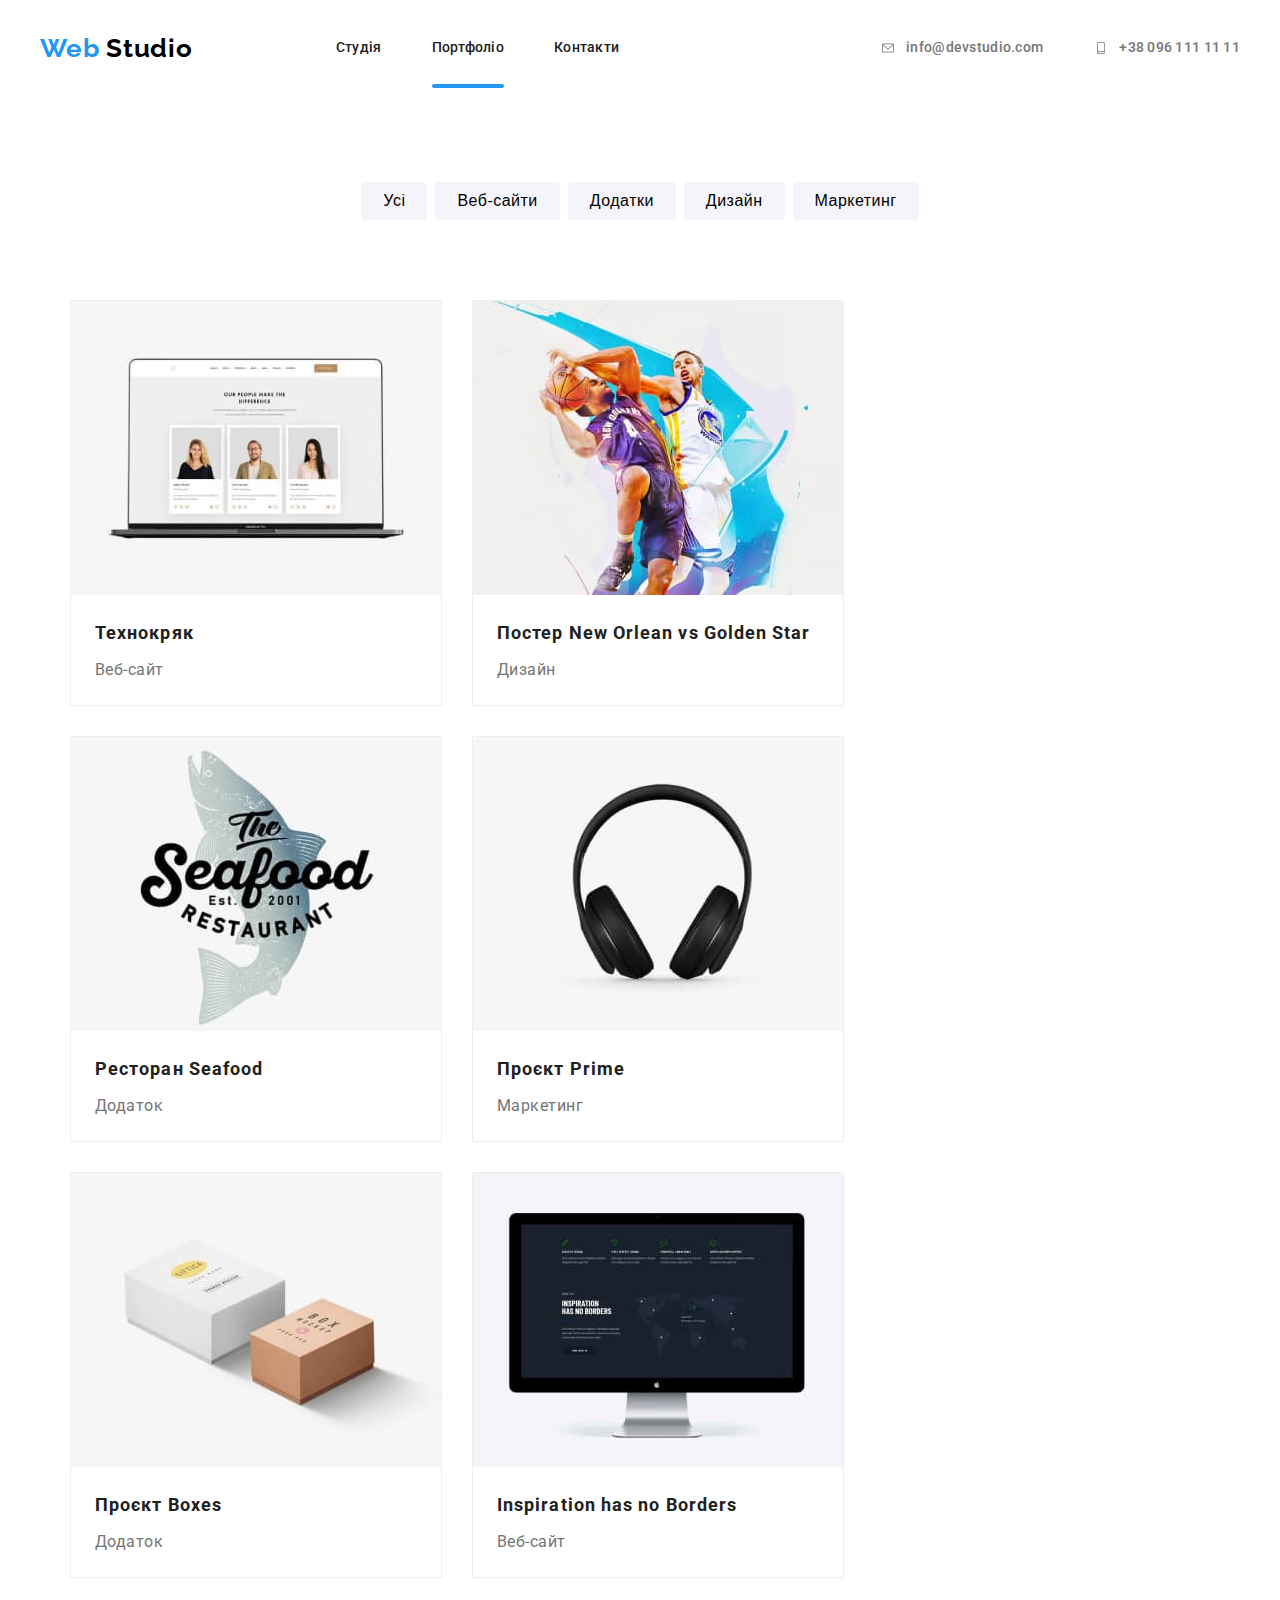
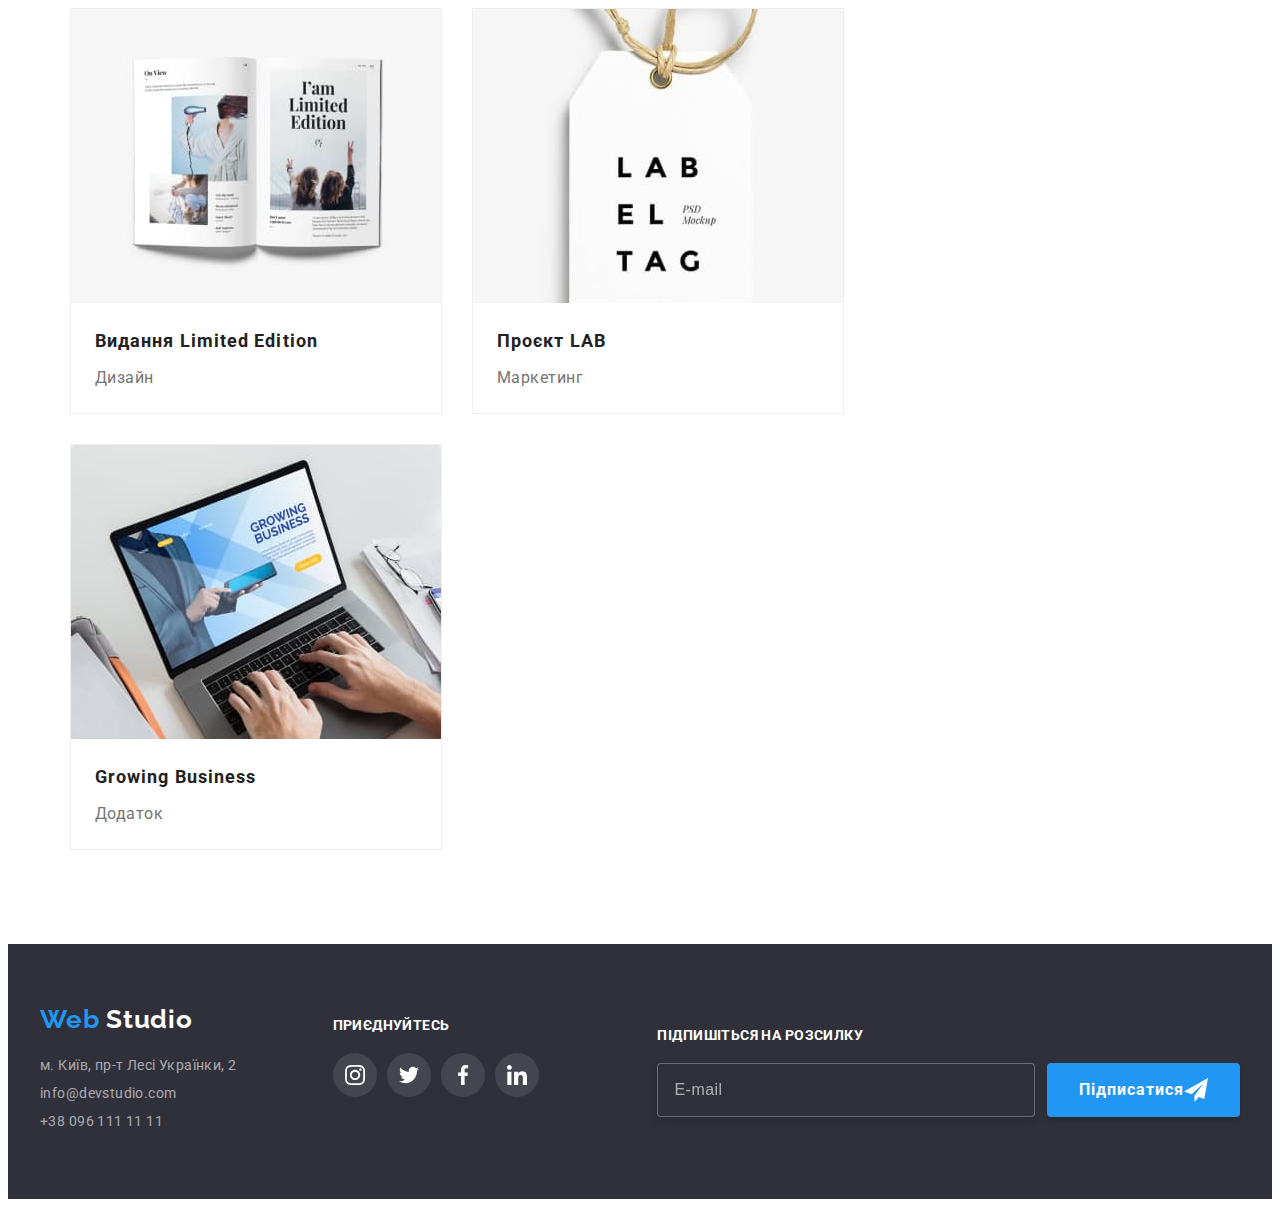
==== commit 2d68be60: "scss" ====
--- a/portfolio.html
+++ b/portfolio.html
@@ -18,7 +18,7 @@
       crossorigin="anonymous"
       referrerpolicy="no-referrer"
     />
-    <link rel="stylesheet" href="./css/styles.css" />
+    <link rel="stylesheet" href="./css/main.min.css" />
   </head>
   <body>
     <!--Шапка сайта-->
--- a/css/main.min.css
+++ b/css/main.min.css
@@ -0,0 +1 @@
+:root{--primary-text-color: #212121;--title-text-color: #757575;--accent-color: #2196f3;--black: #000000;--background-white: #f5f4fa;--text-color-white: #ffffff;--background-white-two: #ffffff;--background-hero: #c4c4c4;--footer-color-text: rgba(255, 255, 255, 0.6);--border-color-card: #eeeeee;--card__set-gap: 30px;--color-icon: #afb1b8;--card-shadow: 0px 1px 3px rgba(0, 0, 0, 0.12), 0px 1px 1px rgba(0, 0, 0, 0.14), 0px 2px 1px rgba(0, 0, 0, 0.2);--background-color-footer: #2f303a}body{color:var(--primary-text-color);font-family:Roboto,sans-serif}.container{max-width:1200px;margin:0 auto;padding:0 15px;width:100%}.link{text-decoration:none}h1,h2,h3,h4,h5,h6,p{padding:0;margin:0}ul{padding:0;margin:0;list-style:none}img{display:block;max-width:100%;height:auto}.section{padding:94px 0}.title-hide{pointer-events:none;position:absolute;width:1px;height:1px;margin:-1px;border:0;padding:0;white-space:nowrap;-webkit-clip-path:inset(100%);clip-path:inset(100%);clip:rect(0 0 0 0);overflow:hidden}.section{padding:94px 0}.section-title{text-align:center;margin-bottom:50px;font-size:36px;line-height:1.17;letter-spacing:.03em}.current::after{display:block;position:absolute;bottom:0;right:0;content:"";width:100%;height:4px;background-color:var(--accent-color);border-radius:2px}.button{padding:10px 32px;font-family:inherit;font-weight:700;font-size:16px;line-height:1.88;-webkit-box-align:center;-ms-flex-align:center;align-items:center;text-align:center;letter-spacing:.06em;cursor:pointer;background:var(--accent-color);-webkit-box-shadow:0px 4px 4px rgba(0,0,0,.15);box-shadow:0px 4px 4px rgba(0,0,0,.15);color:var(--text-color-white);border:none;border-radius:4px}.form .button{display:block;margin:0 auto}.backdrop{position:fixed;top:0;left:0;width:100%;height:100%;z-index:100;background:rgba(0,0,0,.2);-webkit-transition:opacity 250ms cubic-bezier(0.4, 0, 0.2, 1),visibility 250ms cubic-bezier(0.4, 0, 0.2, 1);transition:opacity 250ms cubic-bezier(0.4, 0, 0.2, 1),visibility 250ms cubic-bezier(0.4, 0, 0.2, 1)}.modal{display:block;position:absolute;padding:40px;top:50%;left:50%;-webkit-transform:translate(-50%, -50%);transform:translate(-50%, -50%);opacity:1;max-width:528px;width:100%;background-color:#fff;-webkit-transition:-webkit-transform 250ms cubic-bezier(0.4, 0, 0.2, 1);transition:-webkit-transform 250ms cubic-bezier(0.4, 0, 0.2, 1);transition:transform 250ms cubic-bezier(0.4, 0, 0.2, 1);transition:transform 250ms cubic-bezier(0.4, 0, 0.2, 1), -webkit-transform 250ms cubic-bezier(0.4, 0, 0.2, 1)}.modal__close{position:absolute;width:30px;height:30px;top:8px;right:8px;padding:6px;border-radius:50%;display:-webkit-box;display:-ms-flexbox;display:flex;-webkit-box-align:center;-ms-flex-align:center;align-items:center;-webkit-box-pack:center;-ms-flex-pack:center;justify-content:center;cursor:pointer;background:#fff;border:1px solid rgba(0,0,0,.1);-webkit-transition:fill 250ms cubic-bezier(0.4, 0, 0.2, 1),border 250ms cubic-bezier(0.4, 0, 0.2, 1);transition:fill 250ms cubic-bezier(0.4, 0, 0.2, 1),border 250ms cubic-bezier(0.4, 0, 0.2, 1)}.modal__close:hover,.modal__close:focus{fill:var(--accent-color);border:1px solid var(--accent-color)}.is-hidden{visibility:hidden;opacity:0;pointer-events:none}.backdrop.is-hidden .modal{-webkit-transform:translate(-50%, -50%) scale(1.3);transform:translate(-50%, -50%) scale(1.3)}.modal__title{margin-bottom:12px;font-size:20px;line-height:23px;text-align:center;letter-spacing:.03em}.line{display:-webkit-box;display:-ms-flexbox;display:flex;-webkit-box-orient:vertical;-webkit-box-direction:normal;-ms-flex-direction:column;flex-direction:column;margin-bottom:10px;cursor:pointer}.line:last-child{margin-bottom:20px}.line__label{font-size:12px;line-height:1.17;letter-spacing:.01em;color:#757575;margin-bottom:4px}.line__wrapper{position:relative;margin-bottom:10px}.line__icon{position:absolute;top:50%;left:12px;-webkit-transform:translateY(-50%);transform:translateY(-50%);fill:var(--primary-text-color);-webkit-transition:fill 250ms cubic-bezier(0.4, 0, 0.2, 1);transition:fill 250ms cubic-bezier(0.4, 0, 0.2, 1)}.line__input{width:100%;height:40px;padding-left:42px;border:1px solid rgba(33,33,33,.2);border-radius:4px;outline:none}.line__input:focus+.line__icon{fill:var(--accent-color)}.textarea-modal{height:120px;resize:none;padding:12px 16px;font-size:16px;line-height:1.19;letter-spacing:.03em;color:var(--title-text-color);border:1px solid rgba(33,33,33,.2);border-radius:4px;outline:none;margin-bottom:20px;-webkit-transition:border 250ms cubic-bezier(0.4, 0, 0.2, 1);transition:border 250ms cubic-bezier(0.4, 0, 0.2, 1)}.line__input:focus,.textarea-modal:focus{border-color:var(--accent-color)}.checkbox-agree{display:-webkit-box;display:-ms-flexbox;display:flex;-webkit-box-align:center;-ms-flex-align:center;align-items:center}.checkbox-agree .icon-wrapper{width:16px;height:15px;border:2px solid #000;border-radius:2px;margin-right:8px;display:-webkit-box;display:-ms-flexbox;display:flex;-webkit-box-align:center;-ms-flex-align:center;align-items:center;-webkit-box-pack:center;-ms-flex-pack:center;justify-content:center}.checkbox-agree .agree-icon{fill:rgba(0,0,0,0)}.check-line input:checked+.checkbox-agree .icon-wrapper{background-color:var(--accent-color);border:none}.check-line input:checked+.checkbox-agree .agree-icon{fill:#fff}.contract{padding-left:4px;font-size:14px;line-height:24px;letter-spacing:.03em;-webkit-text-decoration-line:underline;text-decoration-line:underline}.header-nav{display:-webkit-box;display:-ms-flexbox;display:flex;-webkit-box-align:center;-ms-flex-align:center;align-items:center}.logo{display:inline-block}.logo{font-family:Raleway,sans-serif;font-weight:700;font-size:26px;line-height:1.19;letter-spacing:.03em}.logo__web{color:var(--accent-color)}.logo__studio{color:var(--black)}.nav{display:-webkit-box;display:-ms-flexbox;display:flex}.site-nav{margin-left:93px;display:-webkit-box;display:-ms-flexbox;display:flex}.site-nav__link{display:block;padding:32px 0;font-weight:500;font-size:14px;line-height:1.14;letter-spacing:.02em;position:relative;color:var(--primary-text-color);-webkit-transition:color 250ms cubic-bezier(0.4, 0, 0.2, 1);transition:color 250ms cubic-bezier(0.4, 0, 0.2, 1)}.site-nav__link:hover,.site-nav__link:focus{color:var(--accent-color)}.site-nav__link:current{color:var(--accent-color)}.site-nav__item,.header-contacts__item{margin-left:50px}.header-contacts{margin-left:auto;display:-webkit-box;display:-ms-flexbox;display:flex;-webkit-box-pack:end;-ms-flex-pack:end;justify-content:flex-end}.header-contacts__icon{margin-right:10px;fill:currentColor}.header-contacts__link{display:-webkit-box;display:-ms-flexbox;display:flex;-webkit-box-align:center;-ms-flex-align:center;align-items:center;color:var(--title-text-color);font-weight:500;font-size:14px;line-height:1.14;letter-spacing:.02em;-webkit-transition:color 250ms cubic-bezier(0.4, 0, 0.2, 1);transition:color 250ms cubic-bezier(0.4, 0, 0.2, 1)}.header-contacts__link:hover,.header-contacts__link:focus{color:var(--accent-color)}.hero{padding:200px 0;text-align:center;max-width:1600px;margin:0 auto;background-image:-webkit-gradient(linear, left top, right top, from(rgba(47, 48, 58, 0.4)), to(rgba(47, 48, 58, 0.4))),url(../images/hero-bg.jpg);background-image:linear-gradient(to right, rgba(47, 48, 58, 0.4), rgba(47, 48, 58, 0.4)),url(../images/hero-bg.jpg);background-color:var(--background-hero)}.hero__title{max-width:696px;margin:0 auto 30px;color:var(--text-color-white);font-weight:900;font-size:44px;line-height:1.36;letter-spacing:.06em;text-transform:uppercase}.feateure{padding-bottom:0}.feateure__list{display:-webkit-box;display:-ms-flexbox;display:flex}.feateure__icon{padding:25px 100px;background:var(--background-white);border-radius:4px;margin:0 30px 30px 0}.feateure__icon:last-child{margin-right:0}.feateure__title{margin-bottom:10px;font-size:14px;line-height:1.14;letter-spacing:.03em;text-transform:uppercase}.feateure__text{font-size:14px;line-height:1.71;letter-spacing:.03em;color:var(--title-text-color)}.work{padding-bottom:94px}.work__list{display:-webkit-box;display:-ms-flexbox;display:flex}.work__item{position:relative}.work__item:not(:last-child){margin-right:30px}.work__info{position:absolute;bottom:0;left:0;padding:27px;font-size:14px;line-height:1.14;text-transform:uppercase;text-align:center;color:var(--text-color-white);width:370px;height:70px;background:rgba(47,48,58,.8)}.team{-webkit-box-sizing:content-box;box-sizing:content-box;background:var(--background-white)}.team__list{display:-webkit-box;display:-ms-flexbox;display:flex}.team__item{max-width:270px;text-align:center;background:var(--background-white-two);-webkit-box-shadow:var(--card-shadow);box-shadow:var(--card-shadow);border-radius:0px 0px 4px 4px}.team__item:not(:last-child){margin-right:30px}.team__text{margin:10px 0 16px;font-size:16px;line-height:1.19;letter-spacing:.03em;color:var(--title-text-color)}.social{display:-webkit-box;display:-ms-flexbox;display:flex;-webkit-box-pack:center;-ms-flex-pack:center;justify-content:center}.social__item{width:44px;height:44px;margin-bottom:30px;background-color:var(--background-white-two);margin-right:10px}.social__item:last-child{margin-right:0}.social__link{width:100%;height:100%;display:-webkit-box;display:-ms-flexbox;display:flex;-webkit-box-align:center;-ms-flex-align:center;align-items:center;-webkit-box-pack:center;-ms-flex-pack:center;justify-content:center;border-radius:50%;cursor:pointer;fill:var(--color-icon);-webkit-transition:background-color 250ms cubic-bezier(0.4, 0, 0.2, 1),fill 250ms cubic-bezier(0.4, 0, 0.2, 1);transition:background-color 250ms cubic-bezier(0.4, 0, 0.2, 1),fill 250ms cubic-bezier(0.4, 0, 0.2, 1)}.social__link:hover,.social__link:focus{background-color:var(--accent-color);fill:var(--text-color-white)}.team__title{margin-top:30px;font-weight:500;font-size:16px;line-height:1.19;letter-spacing:.03em}.client{display:-webkit-box;display:-ms-flexbox;display:flex;-webkit-box-align:center;-ms-flex-align:center;align-items:center;-webkit-box-pack:center;-ms-flex-pack:center;justify-content:center}.client__link{display:block;padding:16px 32px;border:1px solid var(--color-icon);fill:var(--color-icon);-webkit-transition:fill 250ms cubic-bezier(0.4, 0, 0.2, 1),border 250ms cubic-bezier(0.4, 0, 0.2, 1);transition:fill 250ms cubic-bezier(0.4, 0, 0.2, 1),border 250ms cubic-bezier(0.4, 0, 0.2, 1)}.client__item{margin-right:30px;background-color:var(--background-white);cursor:pointer}.client__item:last-child{margin-right:0}.client__link:hover,.client__link:focus{fill:var(--accent-color);border:1px solid var(--accent-color)}.portfolio__nav{display:-webkit-box;display:-ms-flexbox;display:flex;-webkit-box-pack:center;-ms-flex-pack:center;justify-content:center;margin-bottom:50px;gap:8px}.portfolio__button{background:var(--background-white);border-radius:4px;border:none;font-size:16px;line-height:1.63;text-align:center;letter-spacing:.03em;cursor:pointer;padding:6px 22px;-webkit-transition:background-color 250ms cubic-bezier(0.4, 0, 0.2, 1),color 250ms cubic-bezier(0.4, 0, 0.2, 1);transition:background-color 250ms cubic-bezier(0.4, 0, 0.2, 1),color 250ms cubic-bezier(0.4, 0, 0.2, 1)}.portfolio__button:hover,.portfolio__button:focus{background-color:var(--accent-color);color:var(--text-color-white)}.card__set{display:-webkit-box;display:-ms-flexbox;display:flex;-ms-flex-wrap:wrap;flex-wrap:wrap}.card__item{background:var(--background-white-two);border:1px solid var(--border-color-card);-ms-flex-preferred-size:calc(33.3333333333% - var(--card__set-gap));flex-basis:calc(33.3333333333% - var(--card__set-gap));margin-left:var(--card__set-gap);margin-top:var(--card__set-gap)}.card__article{border-radius:4px;overflow:hidden;height:100%}.card__article:hover{-webkit-box-shadow:var(--card-shadow);box-shadow:var(--card-shadow)}.card__content{padding:20px 24px}.card__heading{font-size:18px;line-height:2;letter-spacing:.06em;color:var(--primary-text-color)}.card__text{margin-top:4px;font-size:16px;line-height:1.88;letter-spacing:.03em;color:var(--title-text-color)}.card__thumb{position:relative;overflow:hidden}.card__info{position:absolute;bottom:0;left:0;overflow:auto;padding:63px 24px;font-size:18px;line-height:1.56;letter-spacing:.03em;color:var(--text-color-white);background:rgba(33,150,243,.9);-webkit-transform:translateY(100%);transform:translateY(100%);-webkit-transition:-webkit-transform 250ms cubic-bezier(0.4, 0, 0.2, 1);transition:-webkit-transform 250ms cubic-bezier(0.4, 0, 0.2, 1);transition:transform 250ms cubic-bezier(0.4, 0, 0.2, 1);transition:transform 250ms cubic-bezier(0.4, 0, 0.2, 1), -webkit-transform 250ms cubic-bezier(0.4, 0, 0.2, 1)}.card__item:hover .card__info{-webkit-transform:translateY(0);transform:translateY(0)}.footer{padding:60px 0;background-color:var(--background-color-footer)}.footer__container{display:-webkit-box;display:-ms-flexbox;display:flex;-webkit-box-align:center;-ms-flex-align:center;align-items:center;-webkit-box-pack:justify;-ms-flex-pack:justify;justify-content:space-between}.footer__logo{margin-bottom:20px}.logo__studio--inverse{color:var(--text-color-white)}.footer-address__link{font-style:normal;font-size:14px;line-height:1.17;letter-spacing:.03em;color:var(--footer-color-text);-webkit-transition:color 250ms cubic-bezier(0.4, 0, 0.2, 1);transition:color 250ms cubic-bezier(0.4, 0, 0.2, 1)}.footer-address__item{margin-bottom:9px}.footer-address__item:not(:last-child){margin-bottom:9px}.footer-address__link:hover,.footer-address__link:focus{color:var(--text-color-white)}.footer-social{margin-left:70px}.footer-title{font-size:14px;line-height:16px;letter-spacing:.03em;text-transform:uppercase;font-style:normal;font-size:14px;line-height:1.17;color:var(--text-color-white);margin-bottom:20px}.footer-social__list{display:-webkit-box;display:-ms-flexbox;display:flex;-webkit-box-pack:center;-ms-flex-pack:center;justify-content:center;fill:#2f303a}.footer-social__icon{fill:var(--text-color-white)}.footer-social__item{width:44px;height:44px;margin-bottom:30px;margin-right:10px}.footer-social__item:last-child{margin-right:0}.footer-social__link{width:100%;height:100%;display:-webkit-box;display:-ms-flexbox;display:flex;-webkit-box-align:center;-ms-flex-align:center;align-items:center;-webkit-box-pack:center;-ms-flex-pack:center;justify-content:center;border-radius:50%;cursor:pointer;background:rgba(255,255,255,.1);-webkit-transition:background-color 250ms cubic-bezier(0.4, 0, 0.2, 1);transition:background-color 250ms cubic-bezier(0.4, 0, 0.2, 1)}.footer-social__link:hover,.footer-social__link:focus{background-color:var(--accent-color)}.footer-form{margin-left:93px}.form-mail{display:-webkit-box;display:-ms-flexbox;display:flex}.form-mail .button{display:-webkit-box;display:-ms-flexbox;display:flex;fill:var(--text-color-white);margin-left:12px}.form-mail__input{padding-left:16px;width:358px;height:50px;font-size:16px;line-height:1.25;letter-spacing:.03em;color:var(--background-white-two);outline:none;border:1px solid rgba(255,255,255,.3);-webkit-filter:drop-shadow(0px 4px 4px rgba(0, 0, 0, 0.15));filter:drop-shadow(0px 4px 4px rgba(0, 0, 0, 0.15));border-radius:4px;background-color:var(--background-color-footer)}.form-mail__input::-webkit-input-placeholder{color:var(--footer-color-text)}.form-mail__input::-moz-placeholder{color:var(--footer-color-text)}.form-mail__input:-ms-input-placeholder{color:var(--footer-color-text)}.form-mail__input::-ms-input-placeholder{color:var(--footer-color-text)}.form-mail__input::placeholder{color:var(--footer-color-text)}/*# sourceMappingURL=main.min.css.map */